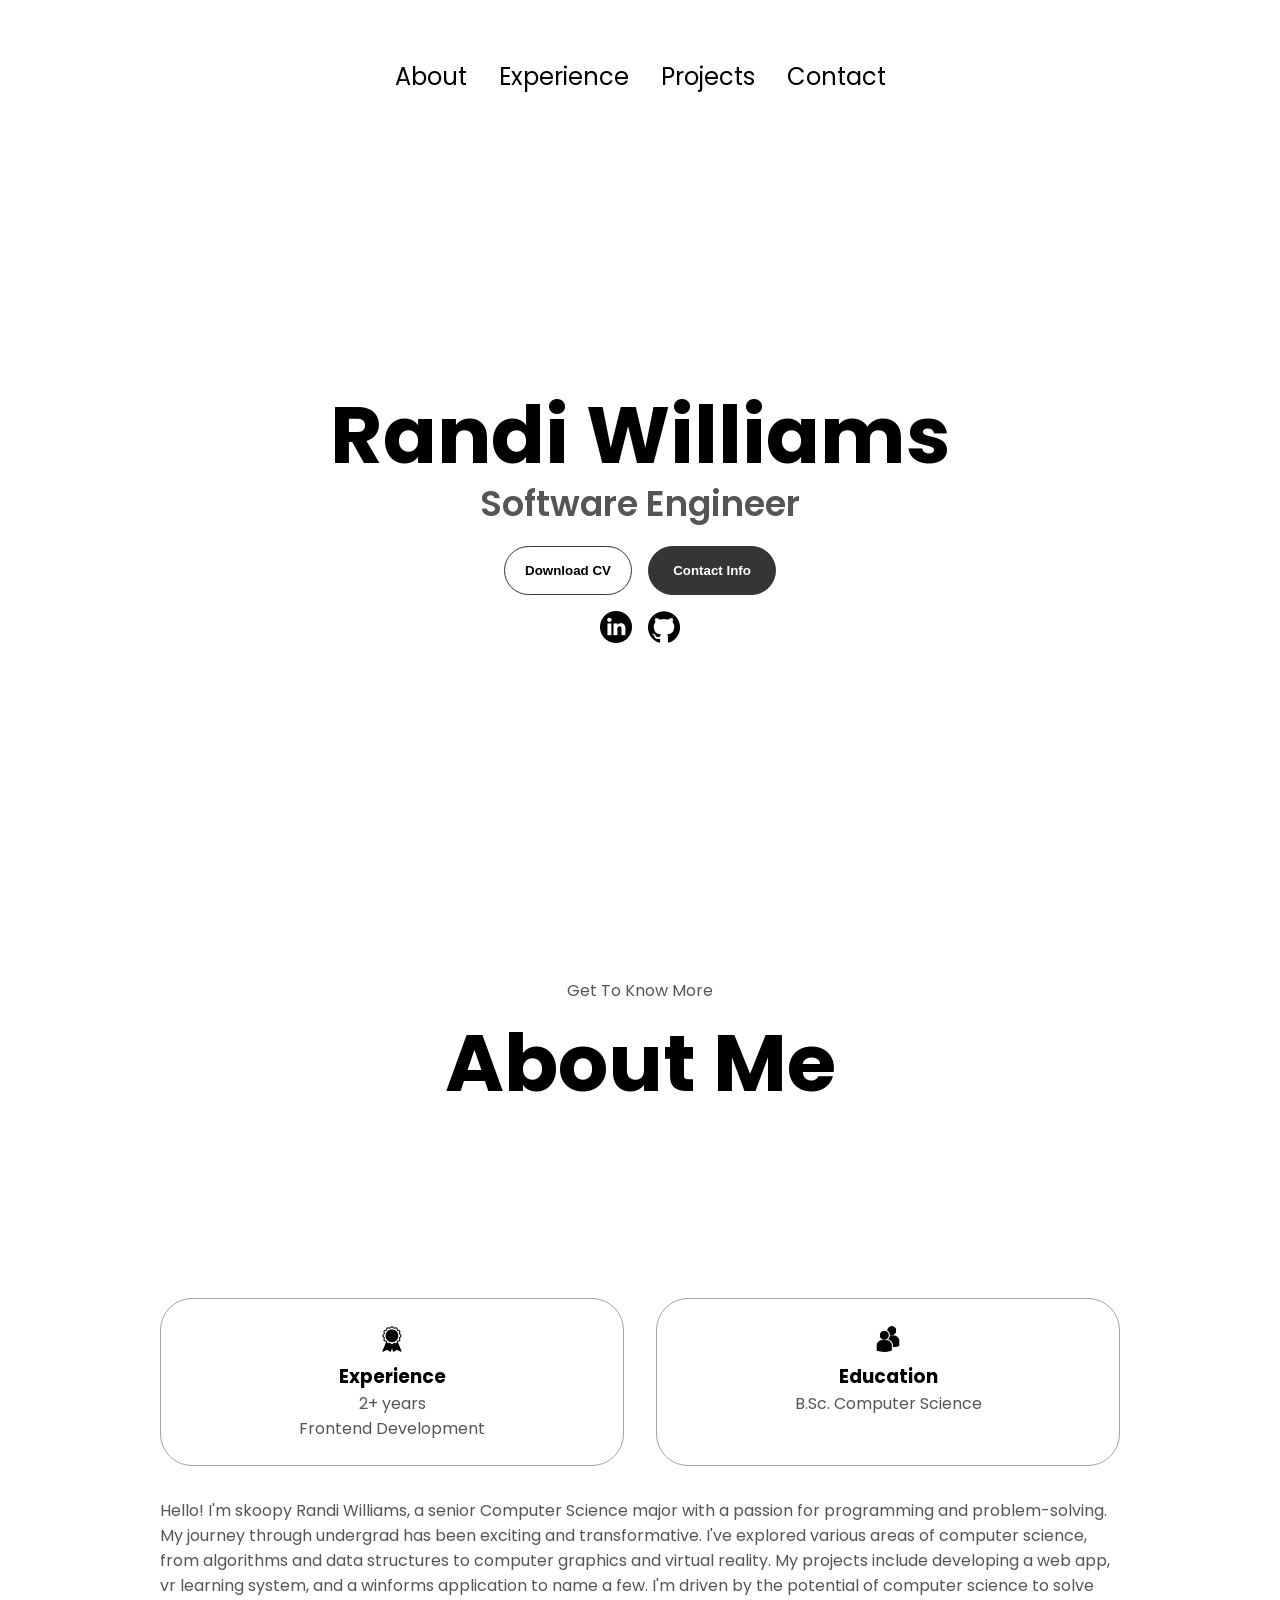
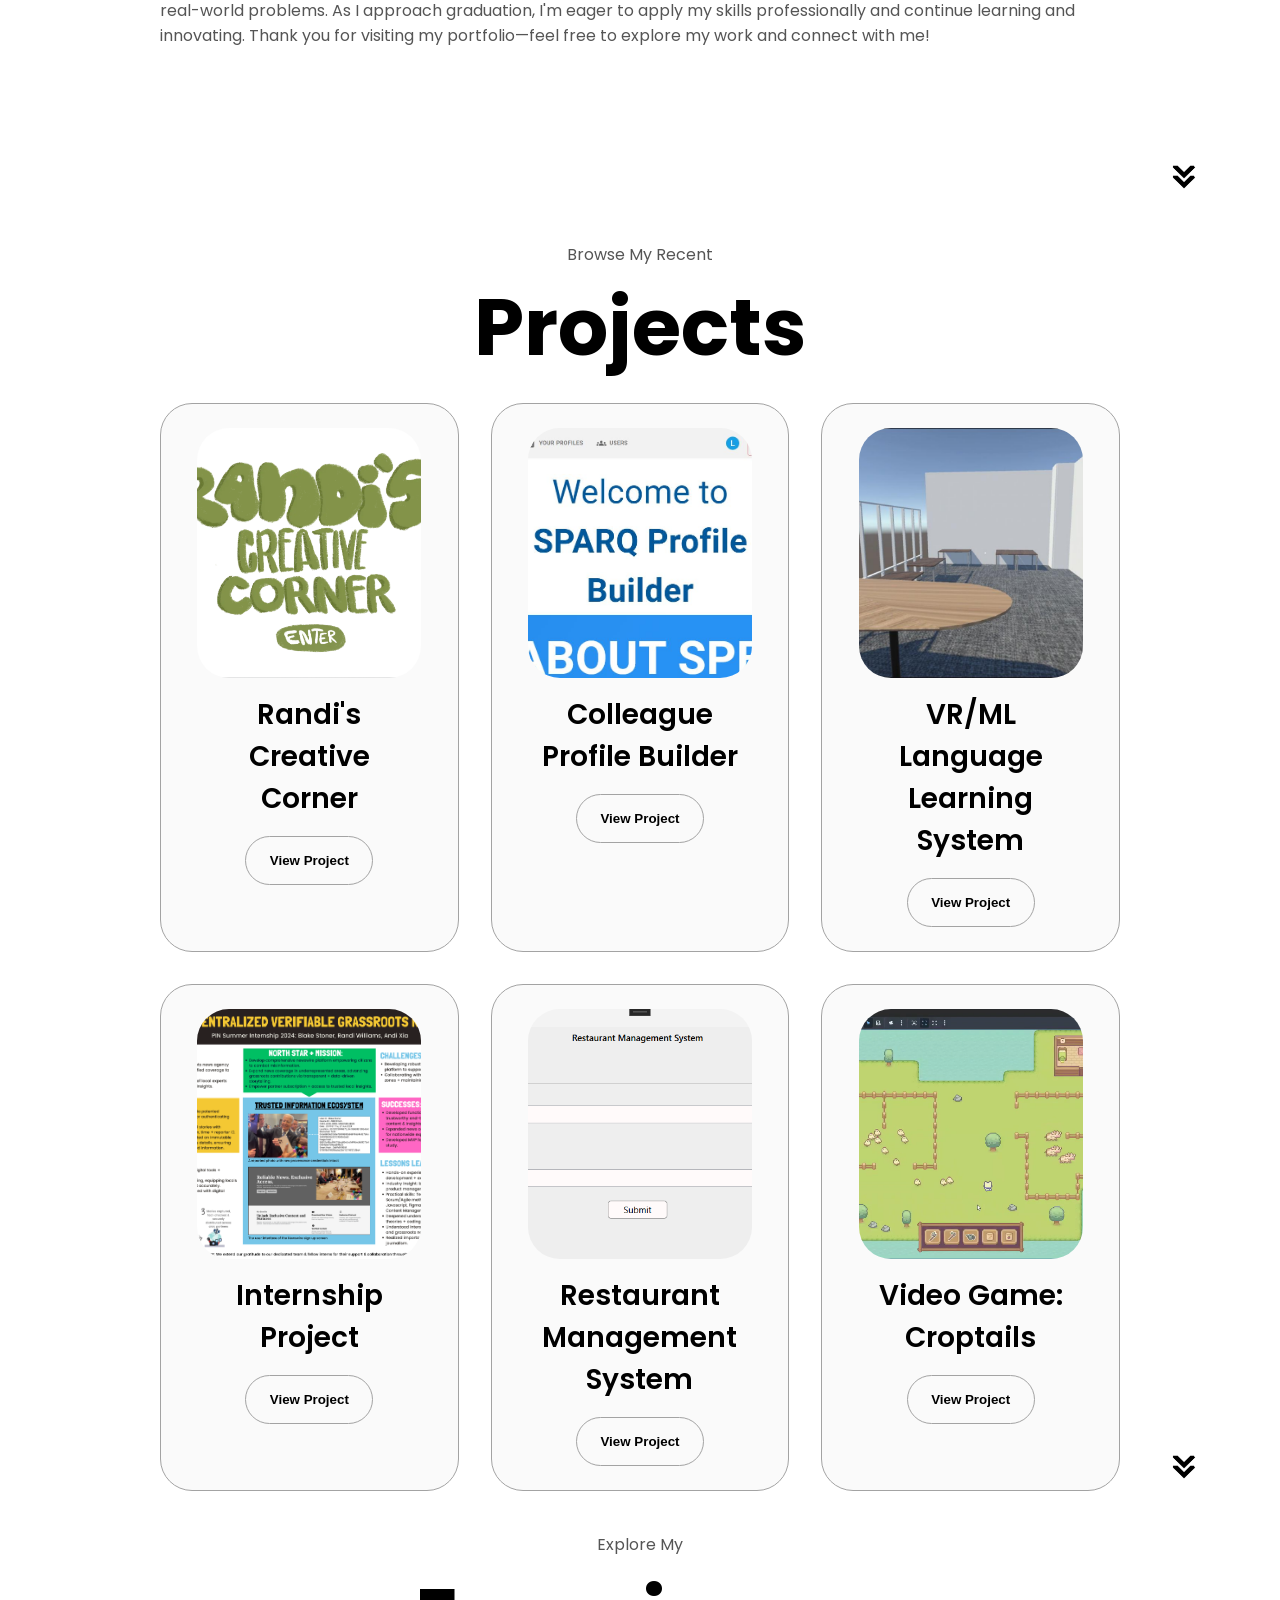
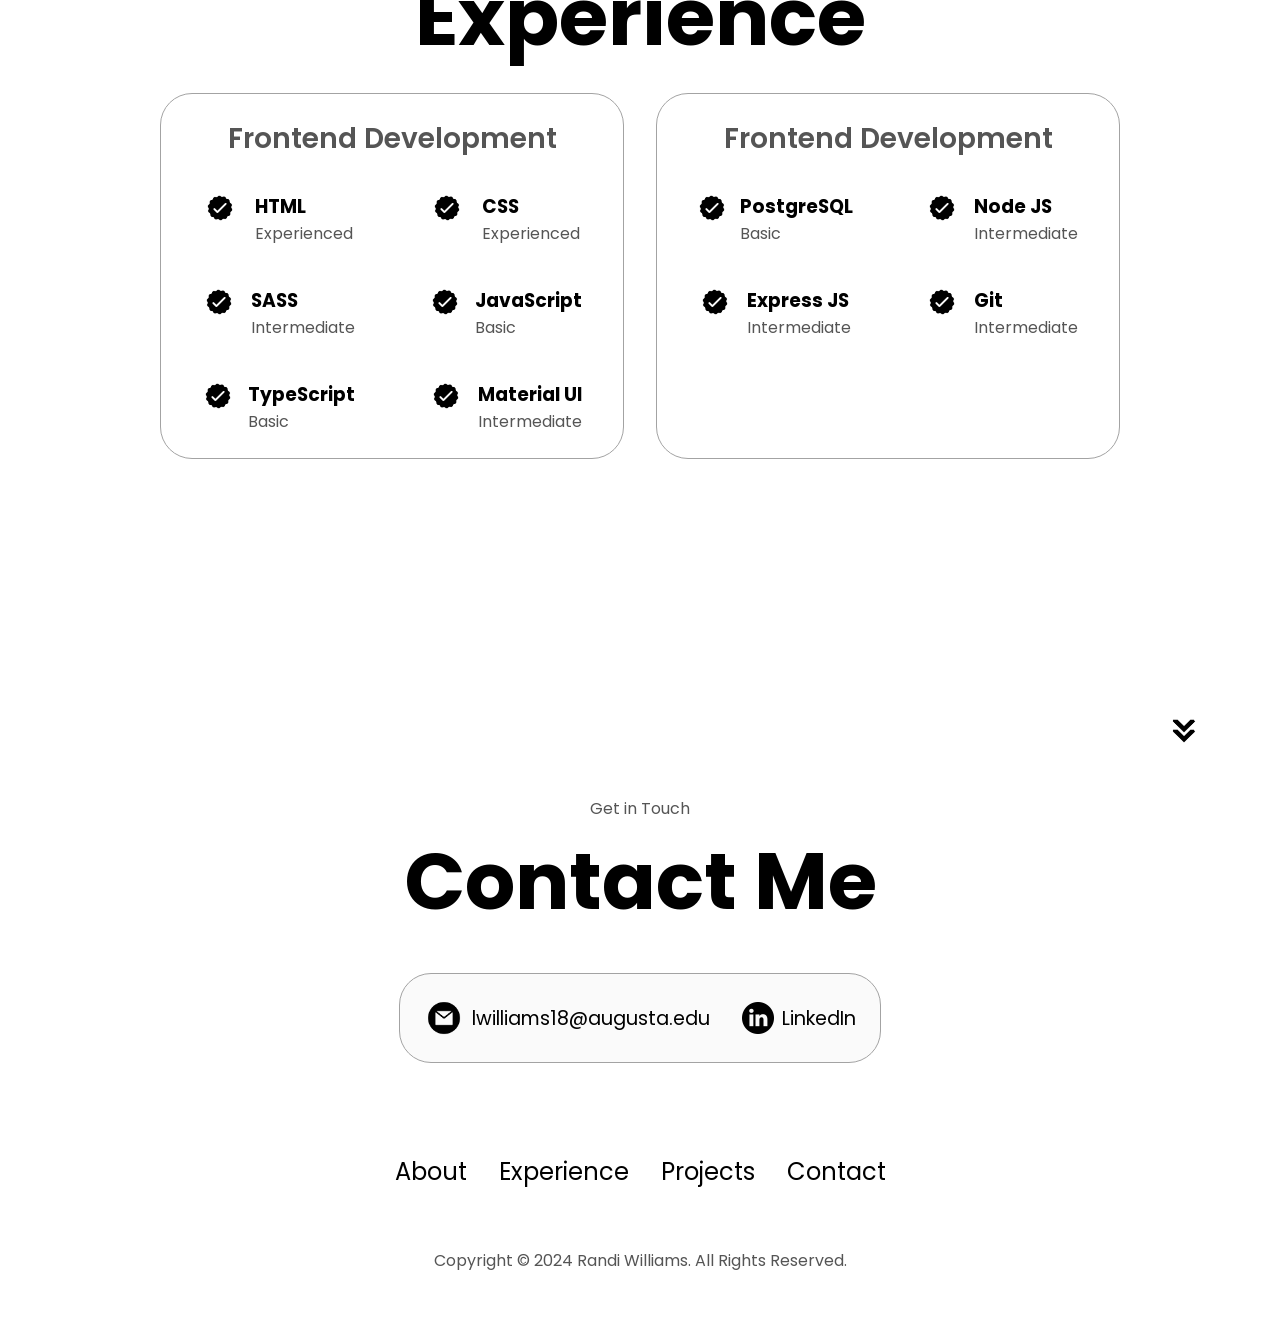
==== index.html @ 7c08517a "added all pages" ====
<!DOCTYPE html>
<html lang="en">
  <head>
    <meta charset="UTF-8" />
    <meta http-equiv="X-UA-Compatible" content="IE=edge" />
    <meta name="viewport" content="width=device-width, initial-scale=1.0" />
    <link rel="icon" type="image/png" href="./assets/favicon.png">
    <title>My Portfolio</title>
    <link rel="stylesheet" href="style.css" />
    <link rel="stylesheet" href="mediaqueries.css" />
  </head>
  <body>
    <nav id="desktop-nav">
      <div>
        <ul class="nav-links">
          <li><a href="#about">About</a></li>
          <li><a href="#experience">Experience</a></li>
          <li><a href="#projects">Projects</a></li>
          <li><a href="#contact">Contact</a></li>
        </ul>
      </div>
    </nav>
    <nav id="hamburger-nav">
      <div class="hamburger-menu">
        <div class="hamburger-icon" onclick="toggleMenu()">
          <span></span>
          <span></span>
          <span></span>
        </div>
        <div class="menu-links">
          <li><a href="#about" onclick="toggleMenu()">About</a></li>
          <li><a href="#experience" onclick="toggleMenu()">Experience</a></li>
          <li><a href="#projects" onclick="toggleMenu()">Projects</a></li>
          <li><a href="#contact" onclick="toggleMenu()">Contact</a></li>
        </div>
      </div>
    </nav>
    <section id="profile">
      <div class="section__text">
        <!-- <p class="section__text__p1">Hello, I'm</p> -->
        <h1 class="title">Randi Williams</h1>
        <p class="section__text__p2">Software Engineer</p>
        <div class="btn-container">
          <button
            class="btn btn-color-2"
            onclick="window.open('./assets/randiresume.pdf', '_blank')"
          >
            Download CV
          </button>
          <button class="btn btn-color-1" onclick="location.href='./#contact'">
            Contact Info
          </button>
        </div>
        <div id="socials-container">
          <img
            src="./assets/linkedin.png"
            alt="My LinkedIn profile"
            class="icon"
            onclick="location.href='https://linkedin.com/'"
          />
          <img
            src="./assets/github.png"
            alt="My Github profile"
            class="icon"
            onclick="window.open('https://github.com/laurenrandi', '_blank')"
          />
        </div>
      </div> 
    </section>
    <section id="about">
      <p class="section__text__p1">Get To Know More</p>
      <h1 class="title">About Me</h1>
      <div class="section-container">
        <div class="about-details-container">
          <div class="about-containers">
            <div class="details-container">
              <img
                src="./assets/experience.png"
                alt="Experience icon"
                class="icon"
              />
              <h3>Experience</h3>
              <p>2+ years <br />Frontend Development</p>
            </div>
            <div class="details-container">
              <img
                src="./assets/education.png"
                alt="Education icon"
                class="icon"
              />
              <h3>Education</h3>
              <p>B.Sc. Computer Science</p>
            </div>
          </div>
          <div class="text-container">
            <p>
                Hello! I'm skoopy Randi Williams, a senior Computer Science major
                 with a passion for programming and problem-solving. My 
                 journey through undergrad has been exciting and transformative.
                I've explored various areas of computer science, from algorithms
                 and data structures to computer graphics and virtual reality. My projects
                  include developing a web app, vr learning system, and a winforms
                   application to name a few.
                I'm driven by the potential of computer science to solve real-world problems.
                 As I approach graduation, I'm eager to apply my skills professionally 
                 and continue learning and innovating. Thank you for visiting my 
                 portfolio—feel free to explore my work and connect with me!
            </p>
          </div>
        </div>
      </div>
      <img
        src="./assets/arrow.png"
        alt="Arrow icon"
        class="icon arrow"
        onclick="location.href='./#projects'"
      />
    </section>
  
<section id="projects">
      <p class="section__text__p1">Browse My Recent</p>
      <h1 class="title">Projects</h1>
      <div class="experience-details-container">
        <div class="about-containers">
          
          <div class="details-container color-container">
            <div class="article-container">
              <img
                src="./assets/rcc2.png"
                alt="Randi's Creative Corner"
                class="project-img"
              />
            </div>
            <h2 class="experience-sub-title project-title">Randi's Creative Corner</h2>
            <div class="btn-container">
              <button
                class="btn btn-color-2 project-btn"
                onclick="location.href='./projects/creative-corner.html'"
              >
                View Project
</button>
            </div>
          </div>
          <div class="details-container color-container">
            <div class="article-container">
              <img
                src="./assets/sparqphoto.JPG"
                alt="Project 1"
                class="project-img"
              />
            </div>
            <h2 class="experience-sub-title project-title">Colleague Profile Builder</h2>
            <div class="btn-container">
              <button
                class="btn btn-color-2 project-btn"
                onclick="location.href='./projects/sparq.html'"
              >
                View Project
</button>
            </div>
          </div>
          <div class="details-container color-container">
            <div class="article-container">
              <img
                src="./assets/vrml.png"
                alt="VR/ML Language Learning System"
                class="project-img"
              />
            </div>
            <h2 class="experience-sub-title project-title">VR/ML Language Learning System</h2>
            <div class="btn-container">
              <button
                class="btn btn-color-2 project-btn"
                onclick="location.href='./projects/vr-language.html'"
              >
                View Project
</button>
            </div>
          </div>
          <div class="details-container color-container">
            <div class="article-container">
              <img
                src="./assets/pin.png"
                alt="Internship Project"
                class="project-img"
              />
            </div>
            <h2 class="experience-sub-title project-title">Internship Project</h2>
            <div class="btn-container">
             <button
                class="btn btn-color-2 project-btn"
                onclick="location.href='./projects/internship.html'"
              >
                View Project
</button>
            </div>
          </div>
          <div class="details-container color-container">
            <div class="article-container">
              <img
                src="./assets/rms.png"
                alt="Restaurant Management System"
                class="project-img"
              />
            </div>
            <h2 class="experience-sub-title project-title">Restaurant Management System</h2>
            <div class="btn-container">
              <button
                class="btn btn-color-2 project-btn"
                onclick="location.href='./projects/restaurant.html'"
              >
                View Project
</button>
            </div>
          </div>
          <div class="details-container color-container">
            <div class="article-container">
              <img
                src="./assets/croptails.png"
                alt="Croptails"
                class="project-img"
              />
            </div>
            <h2 class="experience-sub-title project-title">Video Game: Croptails</h2>
            <div class="btn-container">
              <button
                class="btn btn-color-2 project-btn"
                onclick="location.href='./projects/croptails.html'"
              >
                View Project
</button>
            </div>
          </div>
        </div>
      </div>
      <img
        src="./assets/arrow.png"
        alt="Arrow icon"
        class="icon arrow"
        onclick="location.href='./#contact'"
      />
    </section>
    
    </section>
    <section id="experience">
      <p class="section__text__p1">Explore My</p>
      <h1 class="title">Experience</h1>
      <div class="experience-details-container">
        <div class="about-containers">
          <div class="details-container">
            <h2 class="experience-sub-title">Frontend Development</h2>
            <div class="article-container">
              <article>
                <img
                  src="./assets/checkmark.png"
                  alt="Experience icon"
                  class="icon"
                />
                <div>
                  <h3>HTML</h3>
                  <p>Experienced</p>
                </div>
              </article>
              <article>
                <img
                  src="./assets/checkmark.png"
                  alt="Experience icon"
                  class="icon"
                />
                <div>
                  <h3>CSS</h3>
                  <p>Experienced</p>
                </div>
              </article>
              <article>
                <img
                  src="./assets/checkmark.png"
                  alt="Experience icon"
                  class="icon"
                />
                <div>
                  <h3>SASS</h3>
                  <p>Intermediate</p>
                </div>
              </article>
              <article>
                <img
                  src="./assets/checkmark.png"
                  alt="Experience icon"
                  class="icon"
                />
                <div>
                  <h3>JavaScript</h3>
                  <p>Basic</p>
                </div>
              </article>
              <article>
                <img
                  src="./assets/checkmark.png"
                  alt="Experience icon"
                  class="icon"
                />
                <div>
                  <h3>TypeScript</h3>
                  <p>Basic</p>
                </div>
              </article>
              <article>
                <img
                  src="./assets/checkmark.png"
                  alt="Experience icon"
                  class="icon"
                />
                <div>
                  <h3>Material UI</h3>
                  <p>Intermediate</p>
                </div>
              </article>
            </div>
          </div>
          <div class="details-container">
            <h2 class="experience-sub-title">Frontend Development</h2>
            <div class="article-container">
              <article>
                <img
                  src="./assets/checkmark.png"
                  alt="Experience icon"
                  class="icon"
                />
                <div>
                  <h3>PostgreSQL</h3>
                  <p>Basic</p>
                </div>
              </article>
              <article>
                <img
                  src="./assets/checkmark.png"
                  alt="Experience icon"
                  class="icon"
                />
                <div>
                  <h3>Node JS</h3>
                  <p>Intermediate</p>
                </div>
              </article>
              <article>
                <img
                  src="./assets/checkmark.png"
                  alt="Experience icon"
                  class="icon"
                />
                <div>
                  <h3>Express JS</h3>
                  <p>Intermediate</p>
                </div>
              </article>
              <article>
                <img
                  src="./assets/checkmark.png"
                  alt="Experience icon"
                  class="icon"
                />
                <div>
                  <h3>Git</h3>
                  <p>Intermediate</p>
                </div>
              </article>
            </div>
          </div>
        </div>
      </div>
      <img
        src="./assets/arrow.png"
        alt="Arrow icon"
        class="icon arrow"
        onclick="location.href='./#projects'"
      />
    </section>
    <section id="contact">
      <p class="section__text__p1">Get in Touch</p>
      <h1 class="title">Contact Me</h1>
      <div class="contact-info-upper-container">
        <div class="contact-info-container">
          <img
            src="./assets/email.png"
            alt="Email icon"
            class="icon contact-icon email-icon"
          />
          <p><a href="lwilliams18@augusta.edu">lwilliams18@augusta.edu</a></p>
        </div>
        <div class="contact-info-container">
          <img
            src="./assets/linkedin.png"
            alt="LinkedIn icon"
            class="icon contact-icon"
          />
          <p><a  onclick="window.open('https://www.linkedin.com/in/laurenrandiwilliams/', '_blank')">LinkedIn</a></p>
        </div>
      </div>
    </section>
    <footer>
      <nav>
        <div class="nav-links-container">
          <ul class="nav-links">
            <li><a href="#about">About</a></li>
            <li><a href="#experience">Experience</a></li>
            <li><a href="#projects">Projects</a></li>
            <li><a href="#contact">Contact</a></li>
          </ul>
        </div>
      </nav>
      <p>Copyright &#169; 2024 Randi Williams. All Rights Reserved.</p>
    </footer>
    <script src="script.js"></script>
  </body>
</html>
---- style.css ----
/* GENERAL */

@import url("https://fonts.googleapis.com/css2?family=Poppins:wght@300;400;500;600&display=swap");

* {
  margin: 0;
  padding: 0;
}

body {
  font-family: "Poppins", sans-serif;
}

html {
  scroll-behavior: smooth;
}

p {
  color: rgb(85, 85, 85);
}


/* TRANSITION */

a,
.btn {
  transition: all 300ms ease;
}


/* DESKTOP NAV */

nav,
.nav-links {
  display: flex;
  gap: 3rem;
}

nav {
  justify-content: space-around;
  align-items: center;
  height: 17vh;
}

.nav-links {
  gap: 2rem;
  list-style: none;
  font-size: 1.5rem;
}

a {
  color: black;
  text-decoration: none;
  text-decoration-color: white;
}

a:hover {
  color: grey;
  text-decoration: underline;
  text-underline-offset: 1rem;
  text-decoration-color: rgb(181, 181, 181);
}

.logo {
  font-size: 2rem;
}

.logo:hover {
  cursor: default;
}


/* HAMBURGER MENU */

#hamburger-nav {
  display: none;
}

.hamburger-menu {
  position: relative;
  display: inline-block;
}

.hamburger-icon {
  display: flex;
  flex-direction: column;
  justify-content: space-between;
  height: 24px;
  width: 30px;
  cursor: pointer;
}

.hamburger-icon span {
  width: 100%;
  height: 2px;
  background-color: black;
  transition: all 0.3 ease-in-out;
}

.menu-links {
  position: absolute;
  top: 100%;
  right: 0;
  background-color: white;
  width: fit-content;
  max-height: 0;
  overflow: hidden;
  transition: all 0.3 ease-in-out;
}

.menu-links a {
  display: block;
  padding: 10px;
  text-align: center;
  font-size: 1.5rem;
  color: black;
  text-decoration: none;
  transition: all 0.3 ease-in-out;
}

.menu-links li {
  list-style: none;
}

.menu-links.open {
  max-height: 300px;
}

.hamburger-icon.open span:first-child {
  transform: rotate(45deg) translate(10px, 5px);
}

.hamburger-icon.open span:nth-child(2) {
  opacity: 0;
}

.hamburger-icon.open span:last-child {
  transform: rotate(-45deg) translate(10px, -5px);
}

.hamburger-icon span:first-child {
  transform: none;
}

.hamburger-icon span:first-child {
  opacity: 1;
}

.hamburger-icon span:first-child {
  transform: none;
}


/* SECTIONS */

section {
  padding-top: 1vh;
  height: 96vh;
  margin: 0 10rem;
  box-sizing: border-box;
  min-height: fit-content;
}

.section-container {
  display: flex;
}


/* PROFILE SECTION */

#profile {
  display: flex;
  justify-content: center;
  gap: 5rem;
  height: 80vh;
}

.section__pic-container {
  display: flex;
  height: 400px;
  width: 400px;
  margin: auto 0;
}

.section__text {
  align-self: center;
  text-align: center;
}

.section__text p {
  font-weight: 600;
}

.section__text__p1 {
  text-align: center;
}

.section__text__p2 {
  font-size: 3rem;
}

.title {
  font-size: 5rem;
  text-align: center;
}

#socials-container {
  display: flex;
  justify-content: center;
  margin-top: 1rem;
  gap: 1rem;
}


/* ICONS */

.icon {
  cursor: pointer;
  height: 2rem;
}


/* BUTTONS */

.btn-container {
  display: flex;
  justify-content: center;
  gap: 1rem;
}

.btn {
  font-weight: 600;
  transition: all 300ms ease;
  padding: 1rem;
  width: 8rem;
  border-radius: 2rem;
}

.btn-color-1,
.btn-color-2 {
  border: rgb(53, 53, 53) 0.1rem solid;
}

.btn-color-1:hover,
.btn-color-2:hover {
  cursor: pointer;
}

.btn-color-1,
.btn-color-2:hover {
  background: rgb(53, 53, 53);
  color: white;
}

.btn-color-1:hover {
  background: rgb(0, 0, 0);
}

.btn-color-2 {
  background: none;
}

.btn-color-2:hover {
  border: rgb(255, 255, 255) 0.1rem solid;
}

.btn-container {
  gap: 1rem;
}


/* ABOUT SECTION */

#about {
  position: relative;
}

.about-containers {
  gap: 2rem;
  margin-bottom: 2rem;
  margin-top: 1rem;
}

.about-details-container {
  justify-content: center;
  flex-direction: column;
}

.about-containers,
.about-details-container {
  display: flex;
}

.about-pic {
  border-radius: 2rem;
}

.arrow {
  position: absolute;
  right: -5rem;
  bottom: 2.5rem;
}

.details-container {
  padding: 1.5rem;
  flex: 1;
  background: white;
  border-radius: 2rem;
  border: rgb(53, 53, 53) 0.1rem solid;
  border-color: rgb(163, 163, 163);
  text-align: center;
}

.section-container {
  gap: 4rem;
  height: 80%;
}

.section__pic-container {
  height: 400px;
  width: 400px;
  margin: auto 0;
}


/* EXPERIENCE SECTION */

#experience {
  position: relative;
}

.experience-sub-title {
  color: rgb(85, 85, 85);
  font-weight: 600;
  font-size: 1.75rem;
  margin-bottom: 2rem;
}

.experience-details-container {
  display: flex;
  justify-content: center;
  flex-direction: column;
}

.article-container {
  display: flex;
  text-align: initial;
  flex-wrap: wrap;
  flex-direction: row;
  gap: 2.5rem;
  justify-content: space-around;
}

article {
  display: flex;
  width: 10rem;
  justify-content: space-around;
  gap: 0.5rem;
}

article .icon {
  cursor: default;
}


/* PROJECTS SECTION */

#projects {
  position: relative;
}

#projects .about-containers {
  display: grid;
  grid-template-columns: repeat(3, 1fr);
  gap: 2rem;
  margin-top: 1rem;
}

#projects .details-container {
  width: auto;
  box-sizing: border-box;
}

.color-container {
  border-color: rgb(163, 163, 163);
  background: rgb(250, 250, 250);
}

.project-img {
  border-radius: 2rem;
  width: 90%;
  height: 250px;
  object-fit: cover;
}

.project-title {
  margin: 1rem;
  color: black;
}

.project-btn {
  color: black;
  border-color: rgb(163, 163, 163);
}


/* CONTACT */

#contact {
  display: flex;
  justify-content: center;
  flex-direction: column;
  height: 70vh;
}

.contact-info-upper-container {
  display: flex;
  justify-content: center;
  border-radius: 2rem;
  border: rgb(53, 53, 53) 0.1rem solid;
  border-color: rgb(163, 163, 163);
  background: rgb(250, 250, 250);
  margin: 2rem auto;
  padding: 0.5rem;
}

.contact-info-container {
  display: flex;
  align-items: center;
  justify-content: center;
  gap: 0.5rem;
  margin: 1rem;
}

.contact-info-container p {
  font-size: larger;
}

.contact-icon {
  cursor: default;
}

.email-icon {
  height: 2.5rem;
}


/* FOOTER SECTION */

footer {
  height: 26vh;
  margin: 0 1rem;
}

footer p {
  text-align: center;
}


/* PROFILE TEXT */

#profile .section__text__p1 {
  font-size: 1.4rem;
}

#profile .section__text__p2 {
  font-size: 2.2rem;
  margin-bottom: 1rem;
}

#profile .title {
  font-size: 5rem;
  text-align: center;
  line-height: 1.05;
}


/* ==================================================
   PROJECT PAGES
================================================== */

.project-page {
  scroll-behavior: smooth;
}


/* PROJECT PAGE SECTIONS */

.project-page section {
  position: relative;

  /*
    Override the original section height.
    Project sections need to grow with their content.
  */
  height: auto;

  /*
    Each section will still take up roughly a
    full screen when there is not much content.
  */
  min-height: 96vh;

  /*
    Keep the same horizontal spacing as
    the original portfolio.
  */
  margin: 0 10rem;

  /*
    Give the content room vertically.
  */
  padding-top: 6rem;
  padding-bottom: 6rem;

  box-sizing: border-box;
}


/* PROJECT INTRO */

.project-page #profile {
  display: flex;
  justify-content: center;
  align-items: center;

  height: auto;
  min-height: 80vh;

  padding-top: 6rem;
  padding-bottom: 6rem;
}


/* SECTION HEADINGS */

.project-page .section__text__p1 {
  margin-bottom: 0.5rem;
}

.project-page .title {
  margin-bottom: 1.5rem;
}


/* CONTAINERS */

.project-page .section-container {
  margin-bottom: 2rem;
  height: auto;
}

.project-page .experience-details-container {
  margin-top: 1rem;
}

.project-page .about-containers {
  margin-bottom: 1rem;
}


/* INDIVIDUAL CARDS */

.project-page .details-container {
  padding: 1.5rem;
}


/* TEXT */

.project-page .text-container p {
  margin-bottom: 0.75rem;
}


/* PROJECT IMAGES */

.project-page .project-img {
  width: 100%;
  height: 250px;
  object-fit: cover;
}


/* PROJECT VIDEO */

.project-page video {
  display: block;
  width: 100%;
  max-height: 600px;
  object-fit: contain;
}


/* PROJECT PAGE ARROWS */

.project-page .arrow {
  position: absolute;

  right: 2rem;
  bottom: 2rem;

  display: block;

  cursor: pointer;
}


/* BACK TO PROJECTS */

.project-page .project-back {
  min-height: auto;

  padding-top: 2rem;
  padding-bottom: 2rem;
}


/* PROJECT PAGE FOOTER */

.project-page footer {
  margin-top: 1rem;
}
---- mediaqueries.css ----
/* ==================================================
   TABLET / SMALL DESKTOP
================================================== */

@media screen and (max-width: 1400px) {

  #profile {
    margin-bottom: 6rem;
  }

  .about-containers {
    flex-wrap: wrap;
  }

  #contact,
  #projects {
    height: fit-content;
  }

}


/* ==================================================
   TABLET
================================================== */

@media screen and (max-width: 1200px) {

  /* NAVIGATION */

  #desktop-nav {
    display: none;
  }

  #hamburger-nav {
    display: flex;
  }


  /* GENERAL */

  #experience,
  .experience-details-container {
    margin-top: 2rem;
  }

  #profile,
  .section-container {
    display: block;
  }

  .arrow {
    display: none;
  }

  section,
  .section-container {
    height: fit-content;
  }

  section {
    margin: 0 5%;
  }


  /* PROFILE IMAGE */

  .section__pic-container {
    width: 275px;
    height: 275px;
    margin: 0 auto 2rem;
  }


  /* ABOUT */

  .about-containers {
    margin-top: 0;
  }


  /* PROJECTS */

  #projects .about-containers {
    grid-template-columns: repeat(2, 1fr);
  }


  /* ==================================================
     PROJECT PAGES
  ================================================== */

  .project-page section {
    height: auto;
    min-height: 0;

    margin: 0 5%;

    padding-top: 5rem;
    padding-bottom: 5rem;
  }


  .project-page #profile {
    display: flex;

    height: auto;
    min-height: 80vh;

    margin: 0 5%;

    padding-top: 5rem;
    padding-bottom: 5rem;
  }


  .project-page .section-container {
    display: block;
    height: auto;
  }


  .project-page .arrow {
    display: block;

    right: 1rem;
    bottom: 1.5rem;
  }


  /* PROJECT SHOWCASE */

  .project-page .project-img {
    width: 100%;
    height: 250px;
    object-fit: cover;
  }


  .project-page video {
    width: 100%;
    max-height: 500px;
  }

}


/* ==================================================
   MOBILE
================================================== */

@media screen and (max-width: 600px) {

  /* GENERAL */

  #contact,
  footer {
    height: auto;
  }

  #profile {
    margin-bottom: 0;
  }

  article {
    font-size: 1rem;
  }


  /* FOOTER */

  footer nav {
    height: fit-content;
    margin-bottom: 2rem;
  }


  /* CONTAINERS */

  .about-containers,
  .contact-info-upper-container,
  .btn-container {
    flex-wrap: wrap;
  }

  .contact-info-container {
    margin: 0;
  }


  /* TEXT */

  .contact-info-container p,
  .nav-links li a {
    font-size: 1rem;
  }

  .experience-sub-title {
    font-size: 1.25rem;
  }

  .logo {
    font-size: 1.5rem;
  }


  /* NAVIGATION */

  .nav-links {
    flex-direction: column;
    gap: 0.5rem;
    text-align: center;
  }


  /* PROFILE IMAGE */

  .section__pic-container {
    width: auto;
    height: 46vw;
    justify-content: center;
  }


  /* PROFILE TEXT */

  #profile .section__text__p1 {
    font-size: 1rem;
  }

  #profile .section__text__p2 {
    font-size: 1.3rem;
  }

  #profile .title {
    font-size: 2.5rem;
  }


  /* TEXT CONTAINERS */

  .text-container {
    text-align: justify;
  }


  /* PROJECTS */

  #projects .about-containers {
    grid-template-columns: 1fr;
  }


  /* ==================================================
     PROJECT PAGES
  ================================================== */

  .project-page section {
    height: auto;
    min-height: 0;

    margin: 0 5%;

    padding-top: 4rem;
    padding-bottom: 5rem;
  }


  .project-page #profile {
    display: flex;
    flex-direction: column;

    height: auto;
    min-height: 80vh;

    margin: 0 5%;

    padding-top: 4rem;
    padding-bottom: 5rem;

    gap: 2rem;
  }


  .project-page .section-container {
    display: block;
    height: auto;
  }


  /* PROJECT PAGE TITLE */

  .project-page .title {
    font-size: 2.5rem;
  }


  /* PROJECT PAGE NAVIGATION */

  .project-page .nav-links {
    flex-direction: column;
    gap: 0.5rem;
  }


  /* PROJECT PAGE CARDS */

  .project-page .about-containers {
    flex-direction: column;
    gap: 1.5rem;
  }


  .project-page .details-container {
    width: 100%;
    box-sizing: border-box;
  }


  /* PROJECT IMAGES */

  .project-page .project-img {
    width: 100%;
    height: 220px;
    object-fit: cover;
  }


  /* PROJECT VIDEO */

  .project-page video {
    width: 100%;
    max-height: 300px;
  }


  /* PROJECT PAGE ARROWS */

  .project-page .arrow {
    display: block;

    position: absolute;

    right: 0.5rem;
    bottom: 1rem;

    height: 1.75rem;
  }


  /* BACK BUTTON */

  .project-page .project-back {
    min-height: 0;

    padding-top: 2rem;
    padding-bottom: 2rem;
  }

}


/* ==================================================
   SMALL MOBILE
================================================== */

@media screen and (max-width: 400px) {

  #profile .section__text__p1 {
    font-size: 0.9rem;
  }

  #profile .section__text__p2 {
    font-size: 1.2rem;
  }

  #profile .title {
    font-size: 2.3rem;
  }


  .project-page .title {
    font-size: 2.2rem;
  }


  .project-page section {
    padding-top: 3rem;
    padding-bottom: 4rem;
  }


  .project-page .project-img {
    height: 180px;
  }


  .project-page video {
    max-height: 250px;
  }

}
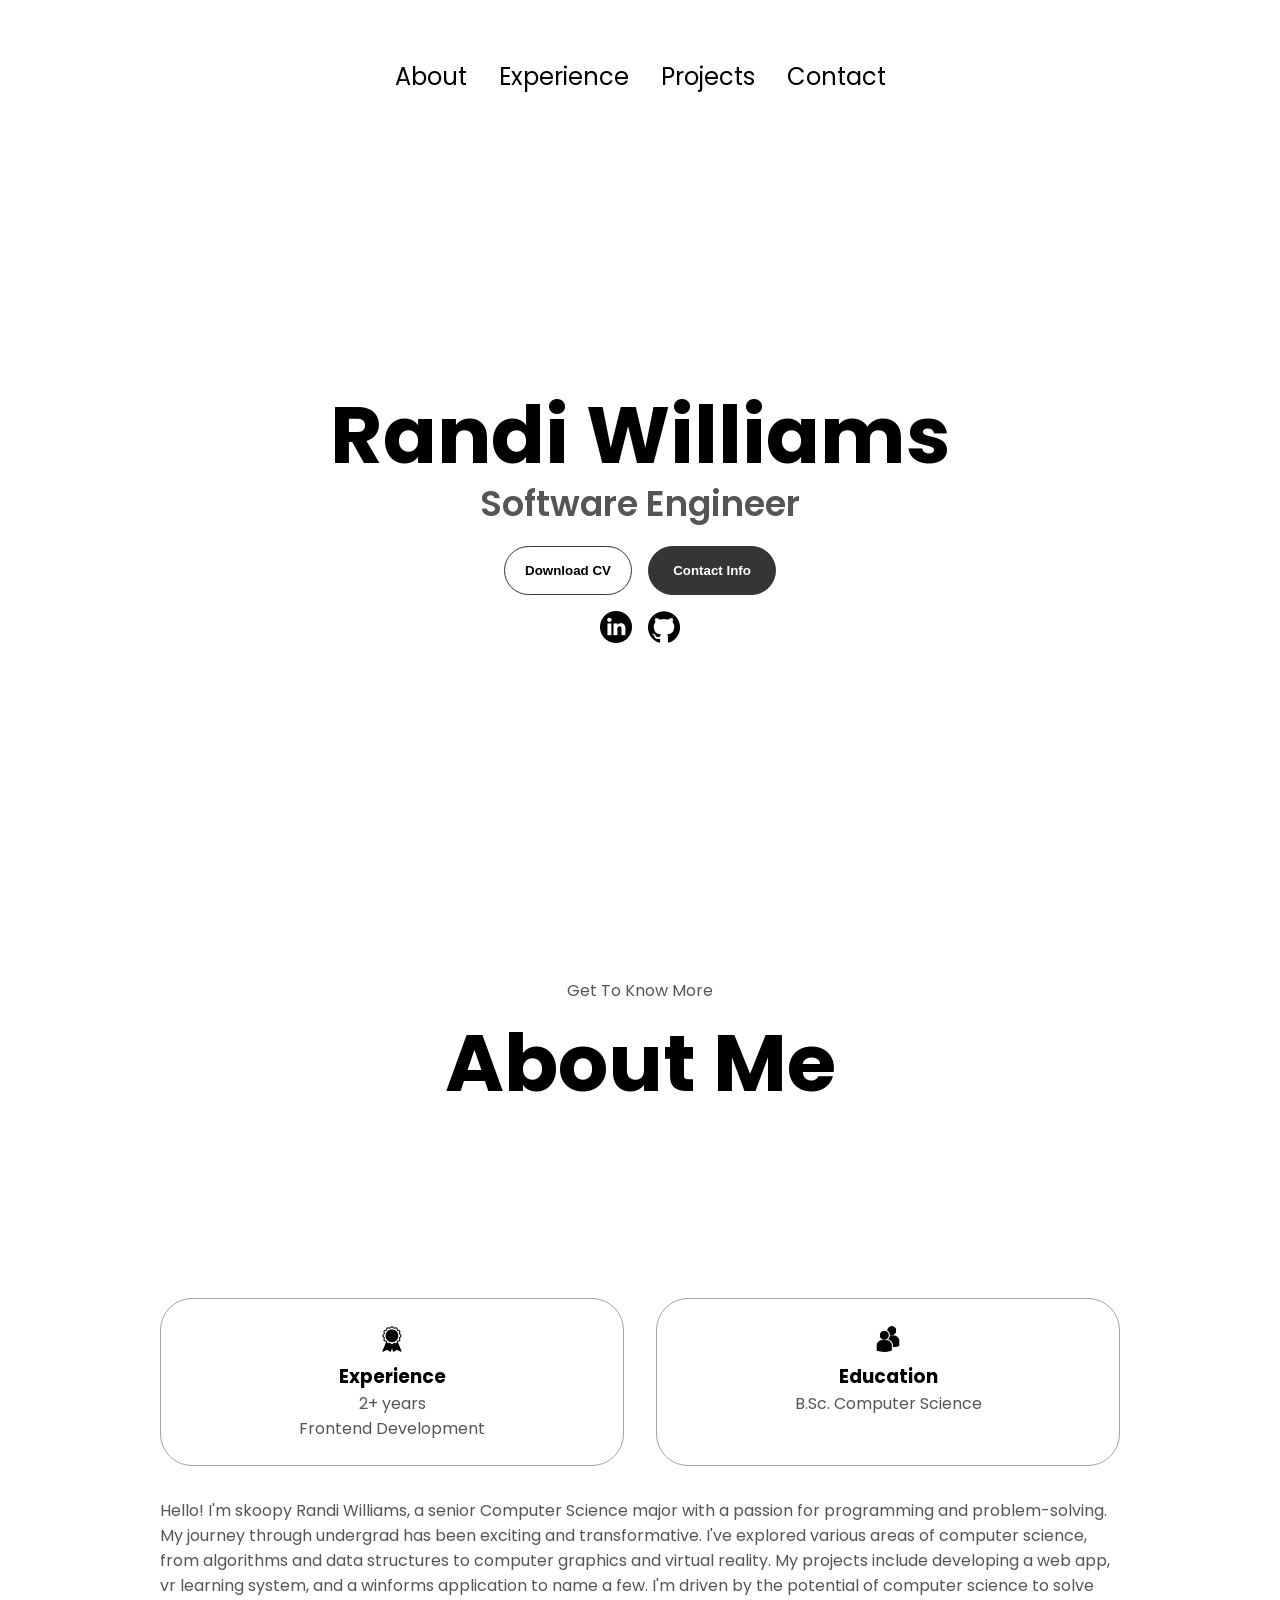
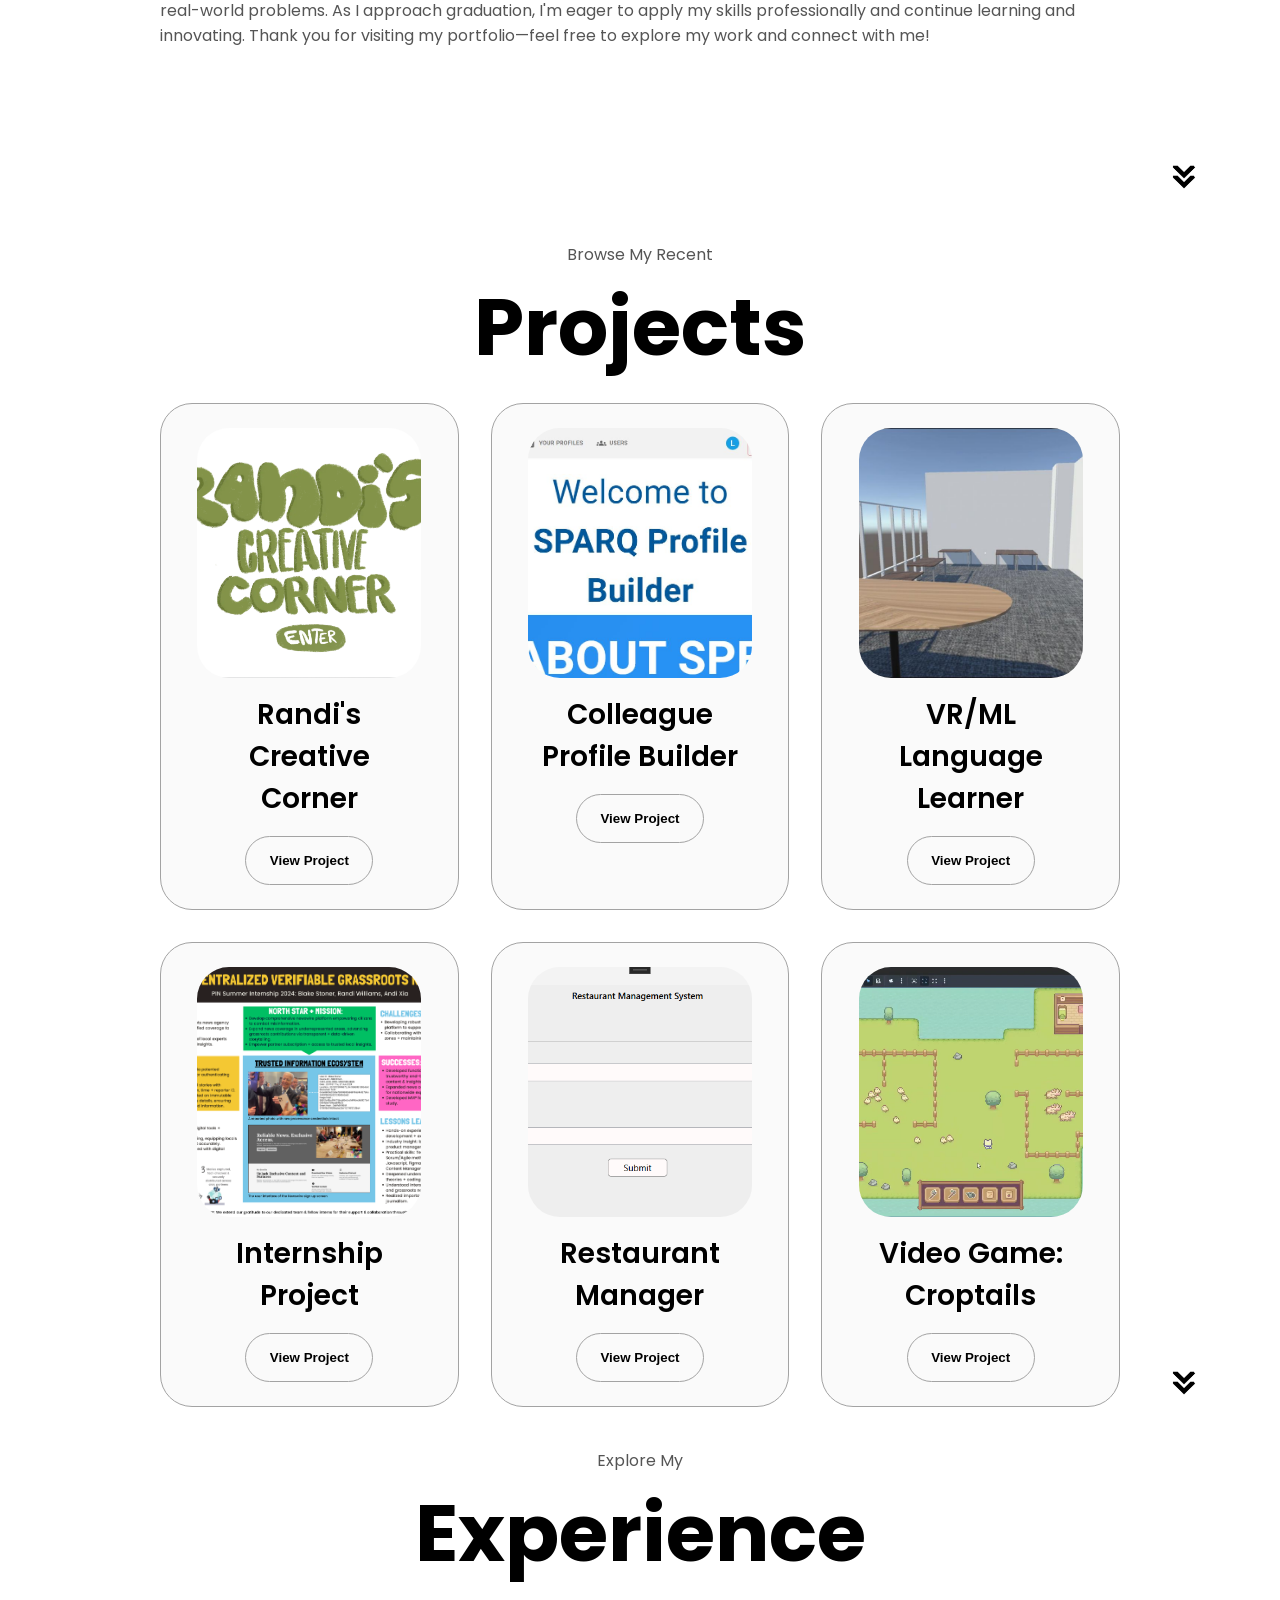
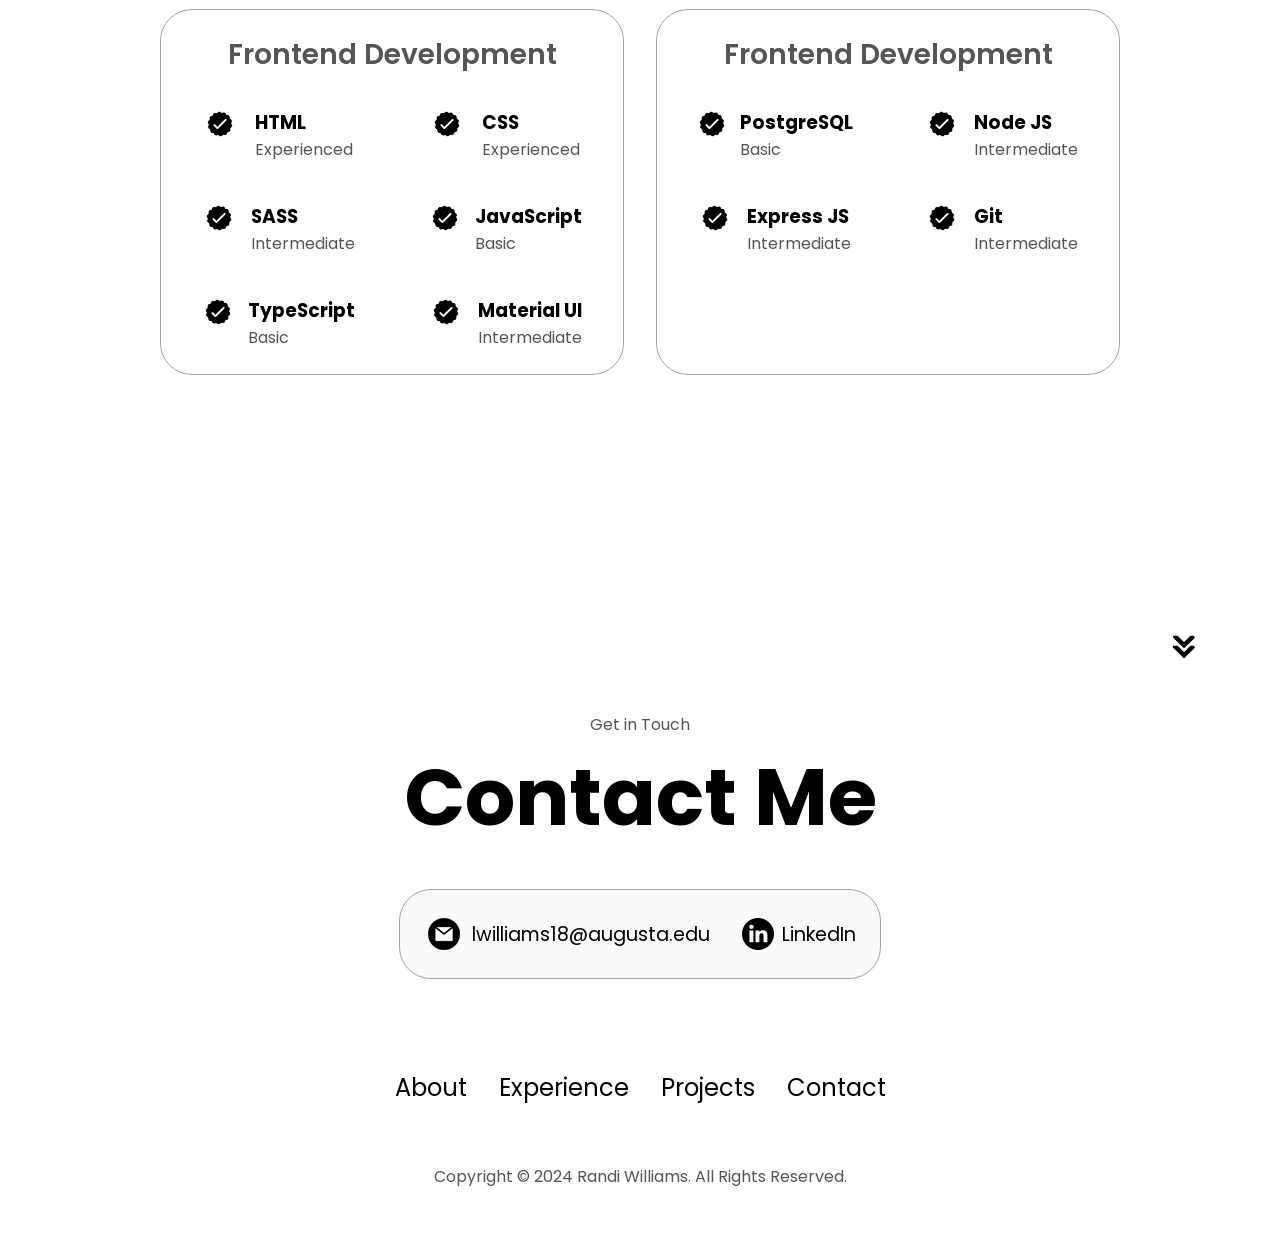
==== commit 37fd9b77: "format" ====
--- a/index.html
+++ b/index.html
@@ -167,7 +167,7 @@
                 class="project-img"
               />
             </div>
-            <h2 class="experience-sub-title project-title">VR/ML Language Learning System</h2>
+            <h2 class="experience-sub-title project-title">VR/ML Language Learner</h2>
             <div class="btn-container">
               <button
                 class="btn btn-color-2 project-btn"
@@ -203,7 +203,7 @@
                 class="project-img"
               />
             </div>
-            <h2 class="experience-sub-title project-title">Restaurant Management System</h2>
+            <h2 class="experience-sub-title project-title">Restaurant Manager</h2>
             <div class="btn-container">
               <button
                 class="btn btn-color-2 project-btn"
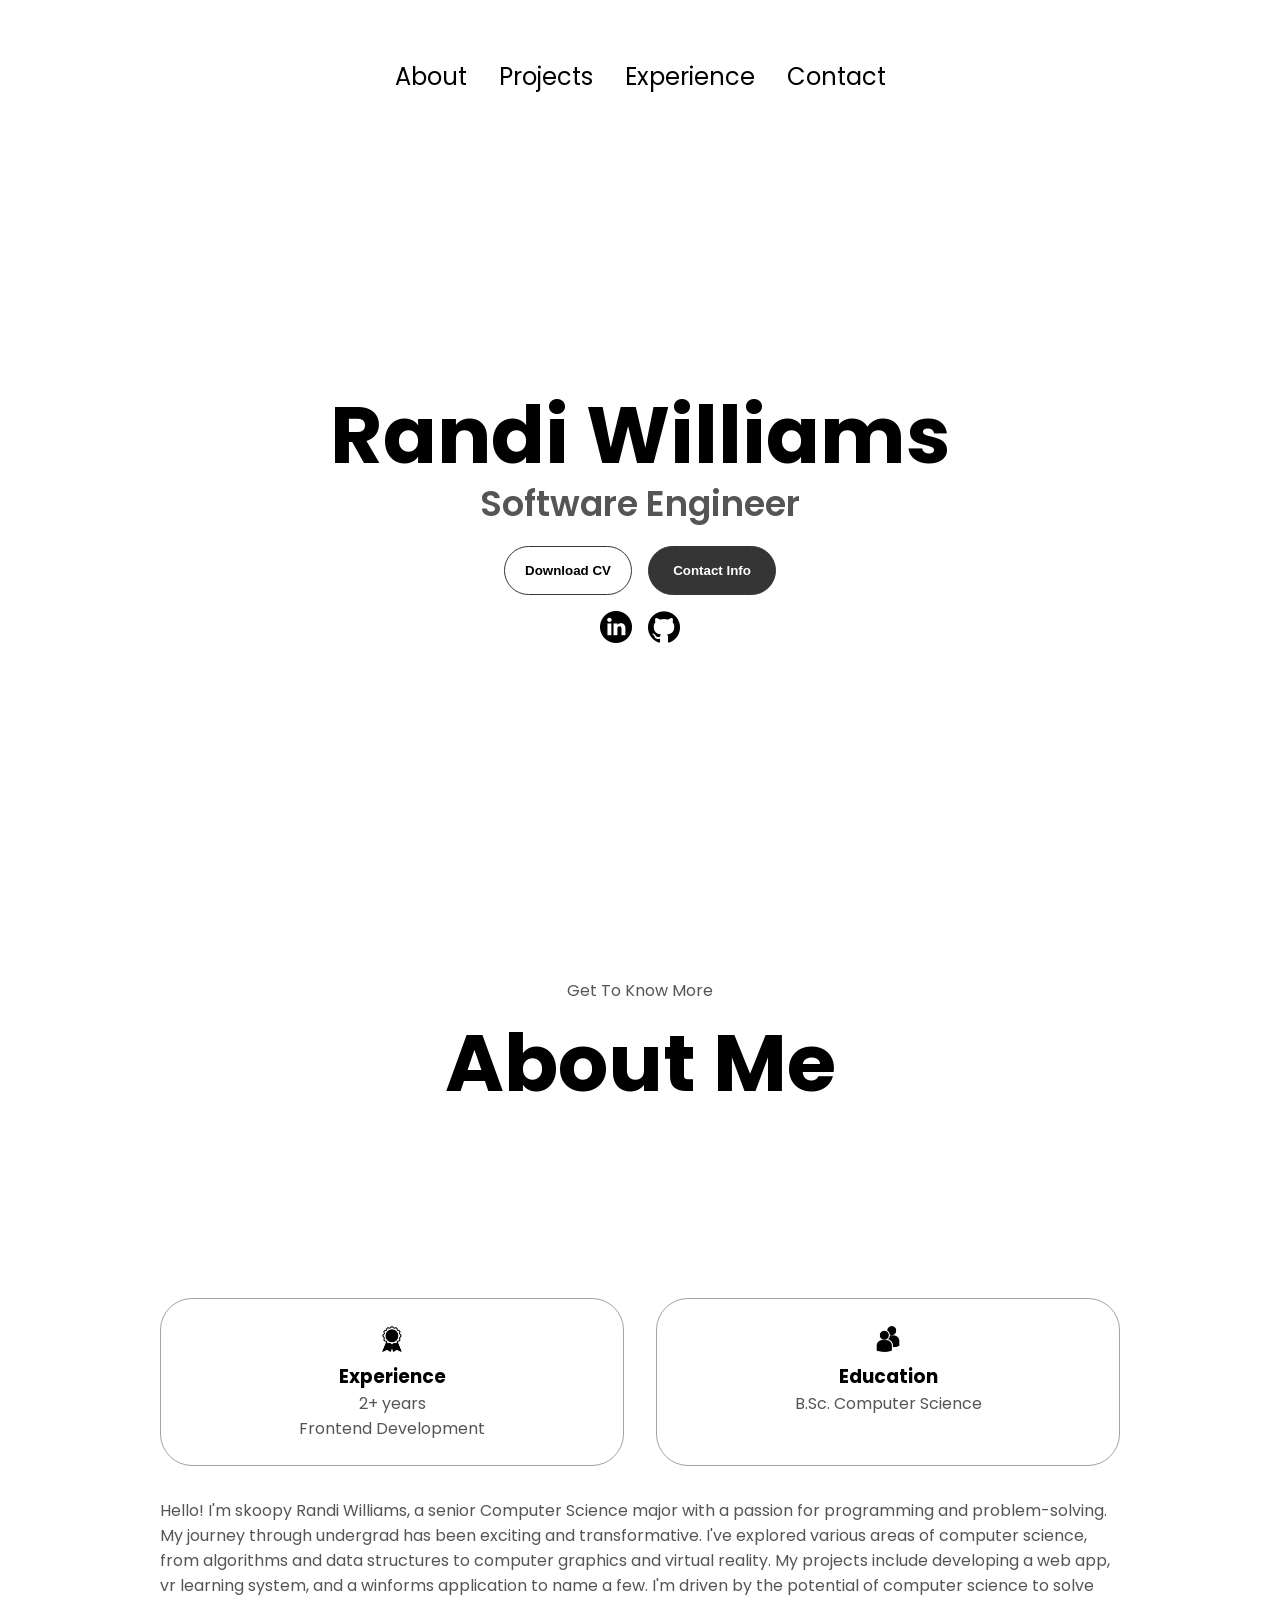
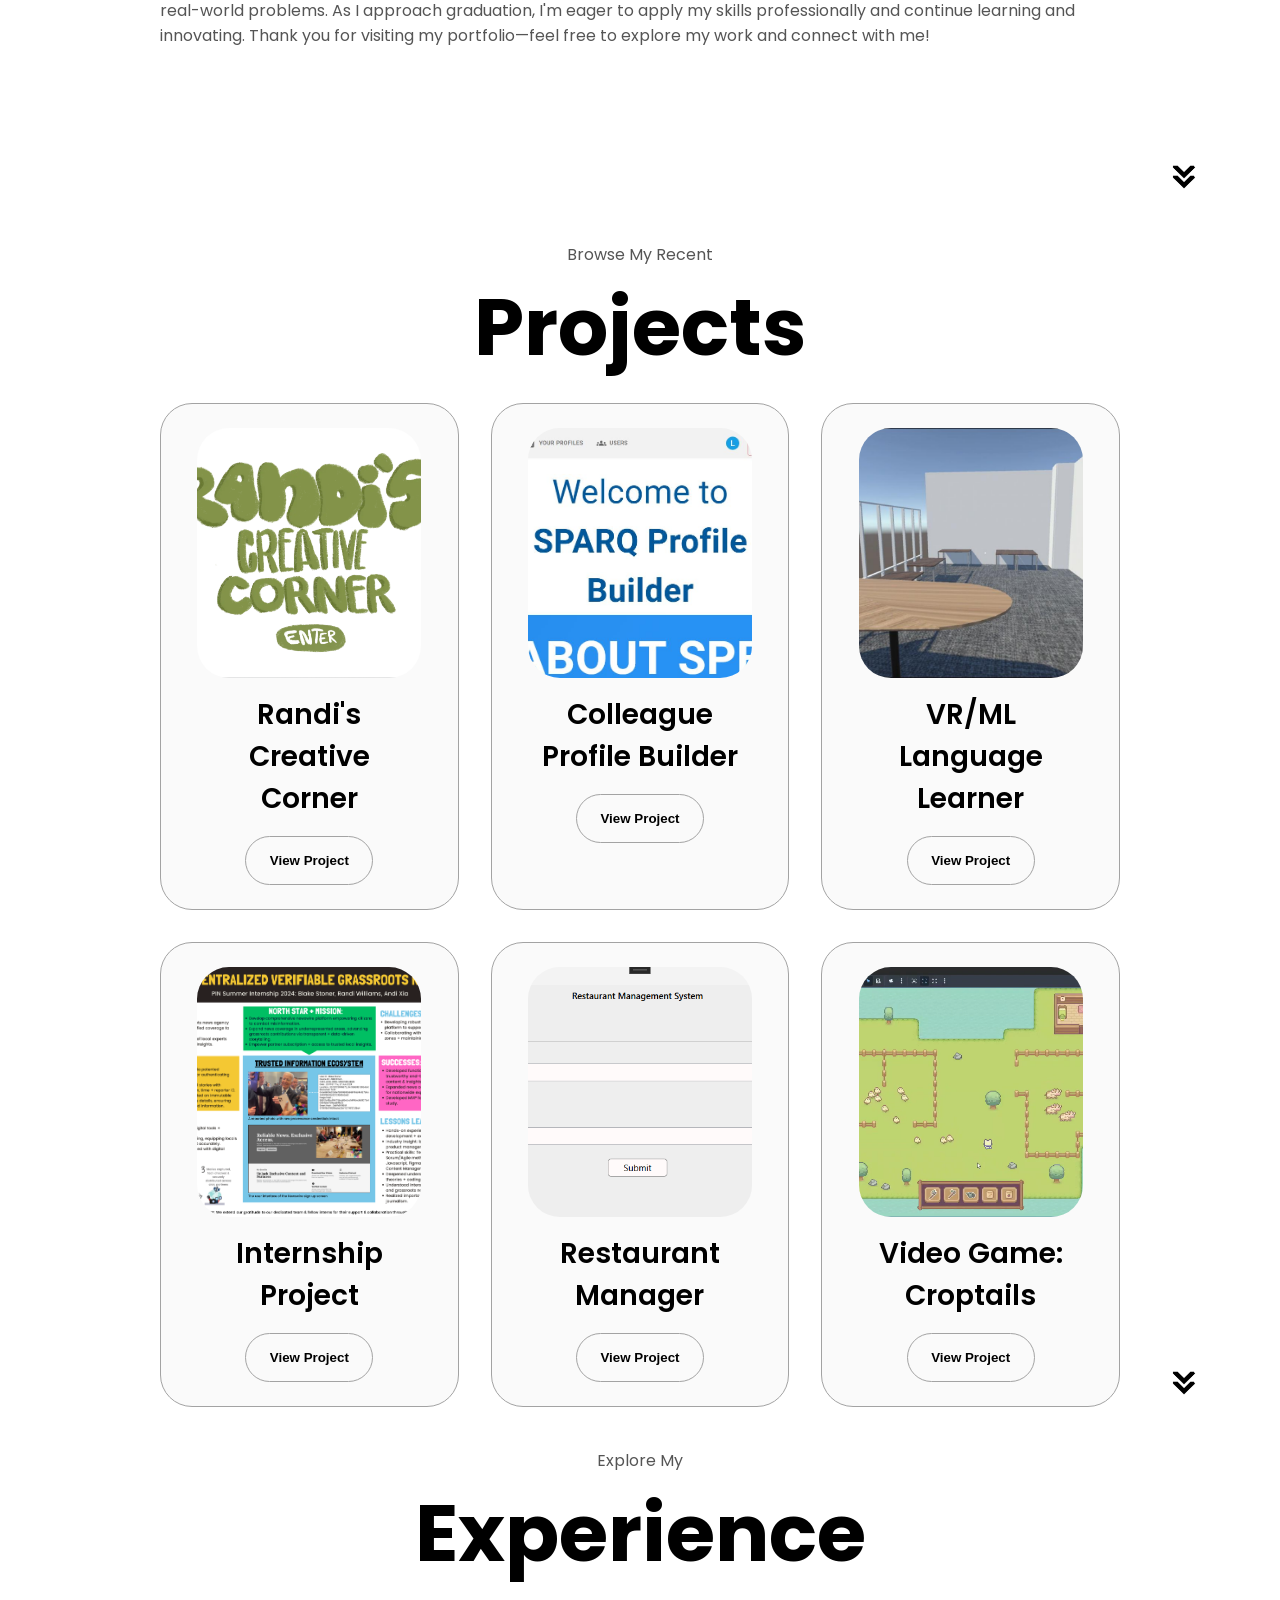
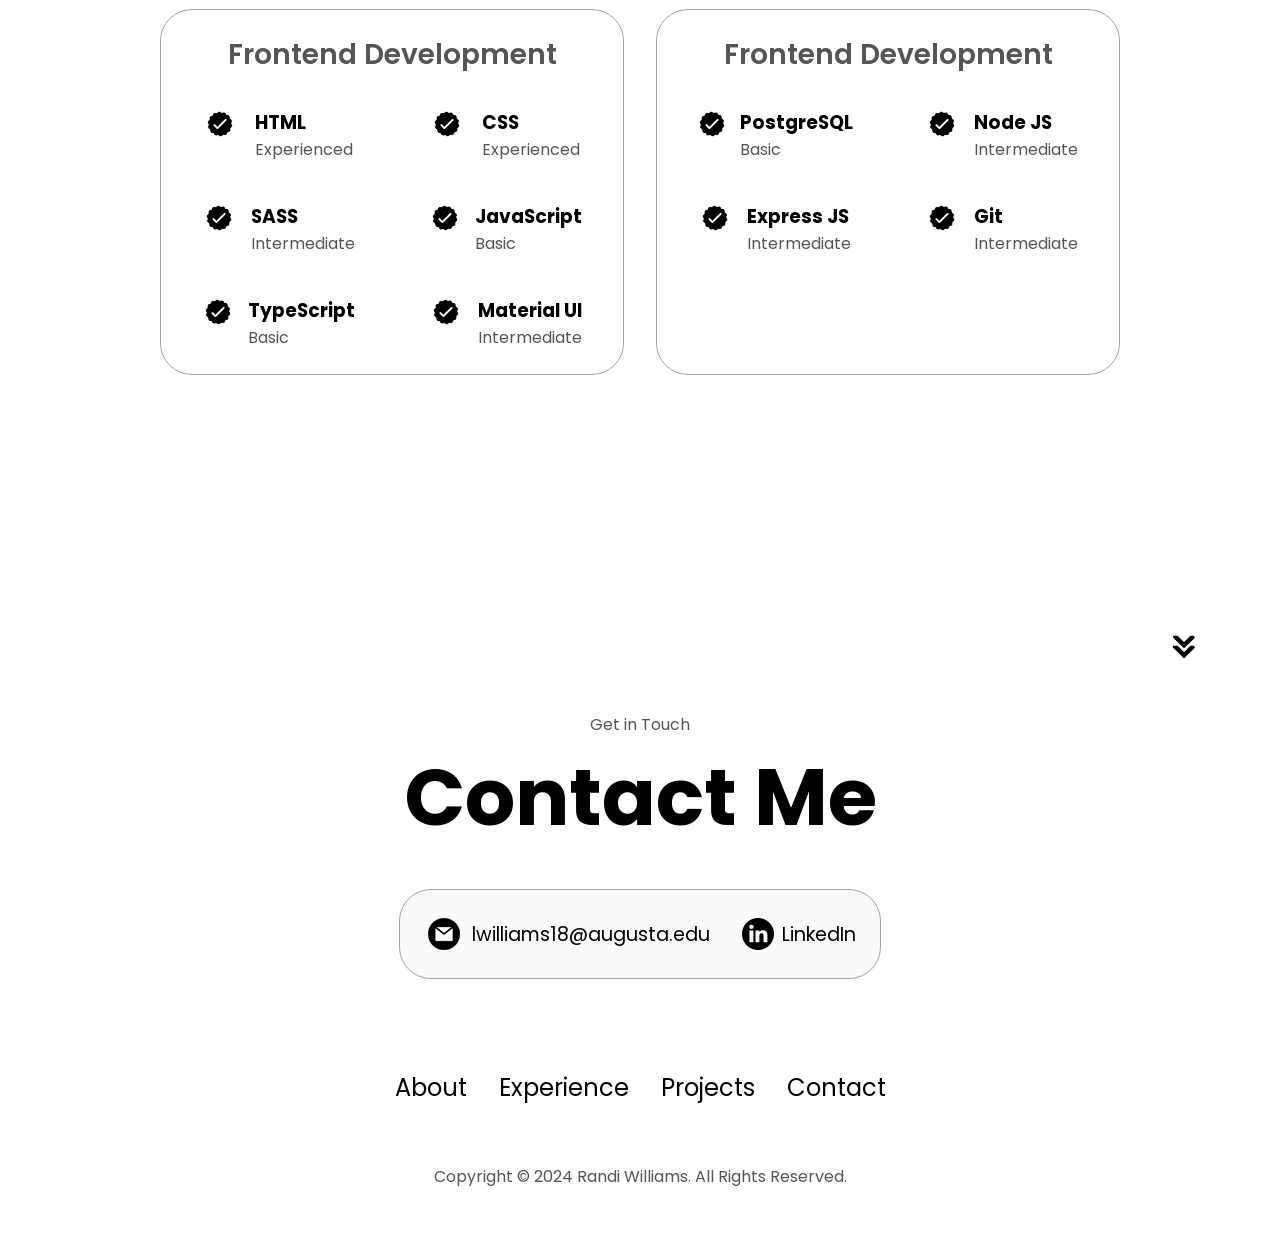
==== commit 07209126: "message" ====
--- a/index.html
+++ b/index.html
@@ -14,8 +14,8 @@
       <div>
         <ul class="nav-links">
           <li><a href="#about">About</a></li>
+          <li><a href="#projects">Projects</a></li>
           <li><a href="#experience">Experience</a></li>
-          <li><a href="#projects">Projects</a></li>
           <li><a href="#contact">Contact</a></li>
         </ul>
       </div>
@@ -29,8 +29,8 @@
         </div>
         <div class="menu-links">
           <li><a href="#about" onclick="toggleMenu()">About</a></li>
+          <li><a href="#projects" onclick="toggleMenu()">Projects</a></li>
           <li><a href="#experience" onclick="toggleMenu()">Experience</a></li>
-          <li><a href="#projects" onclick="toggleMenu()">Projects</a></li>
           <li><a href="#contact" onclick="toggleMenu()">Contact</a></li>
         </div>
       </div>
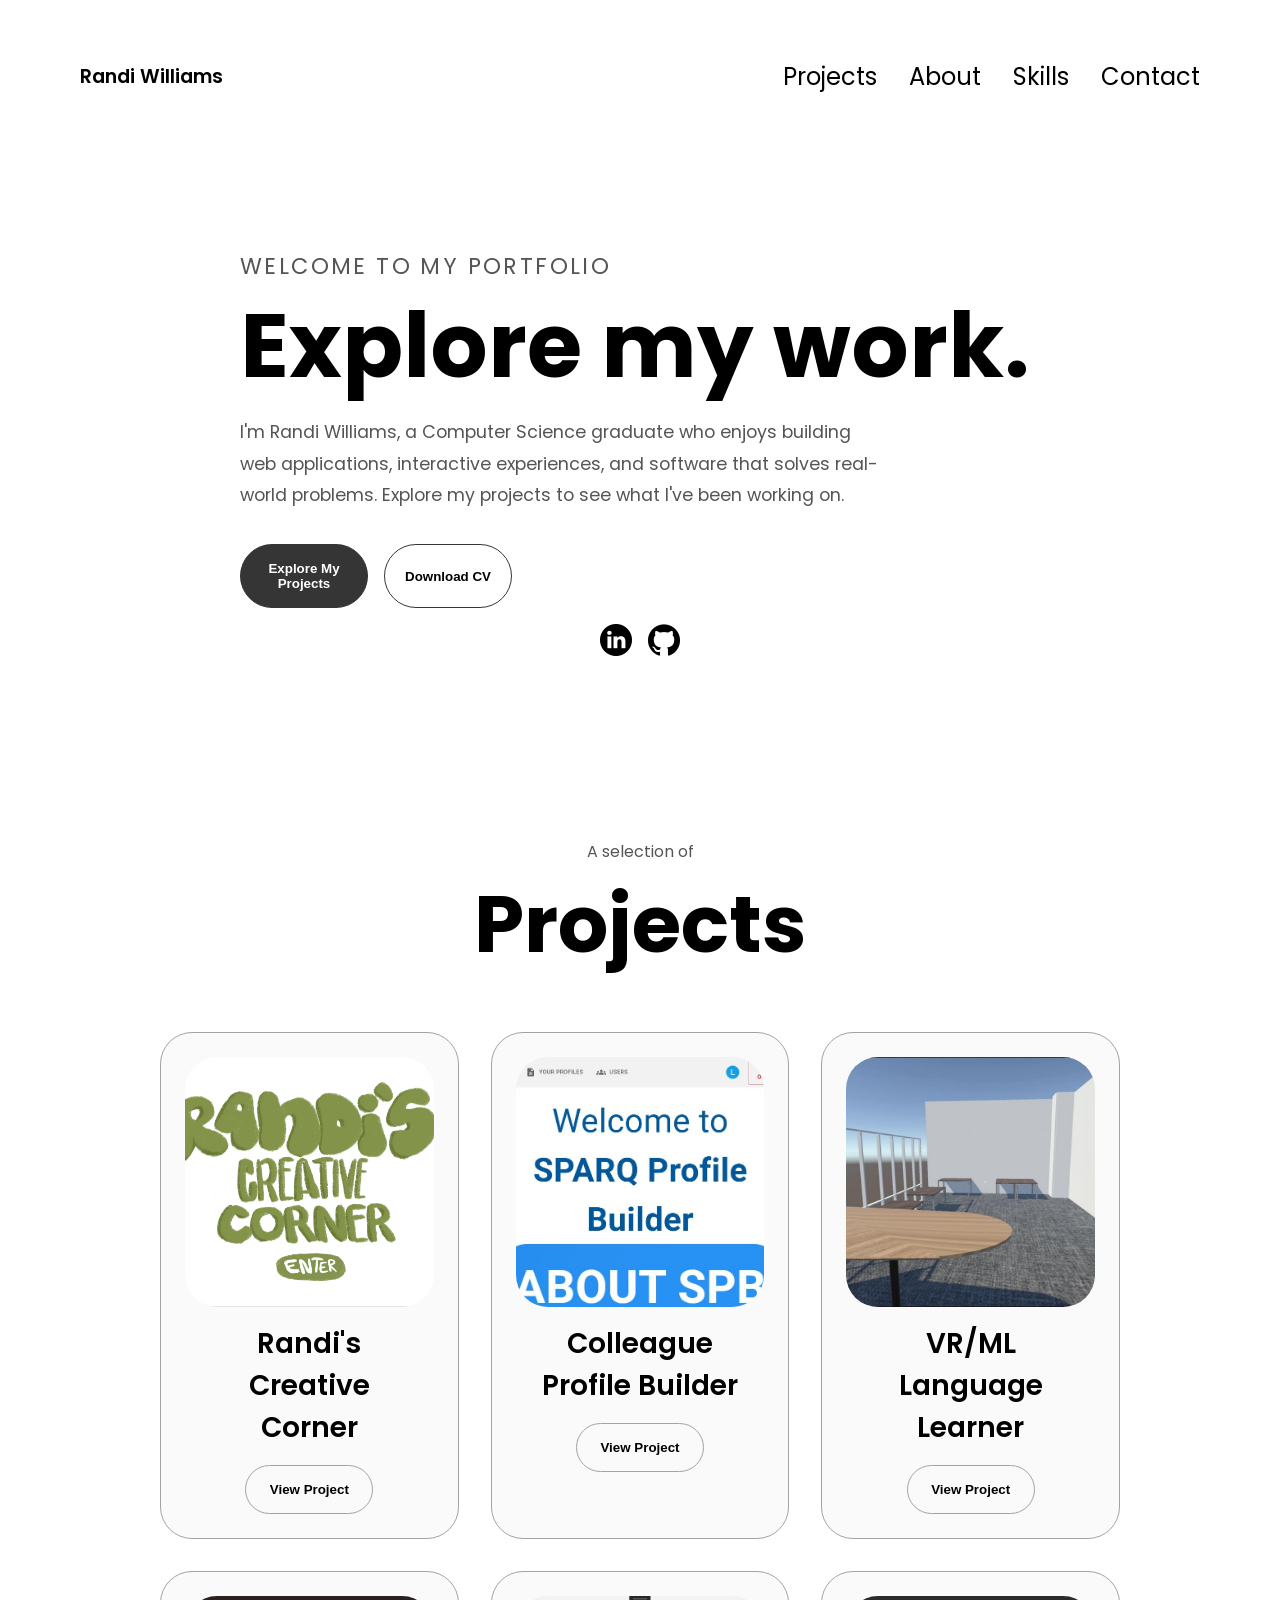
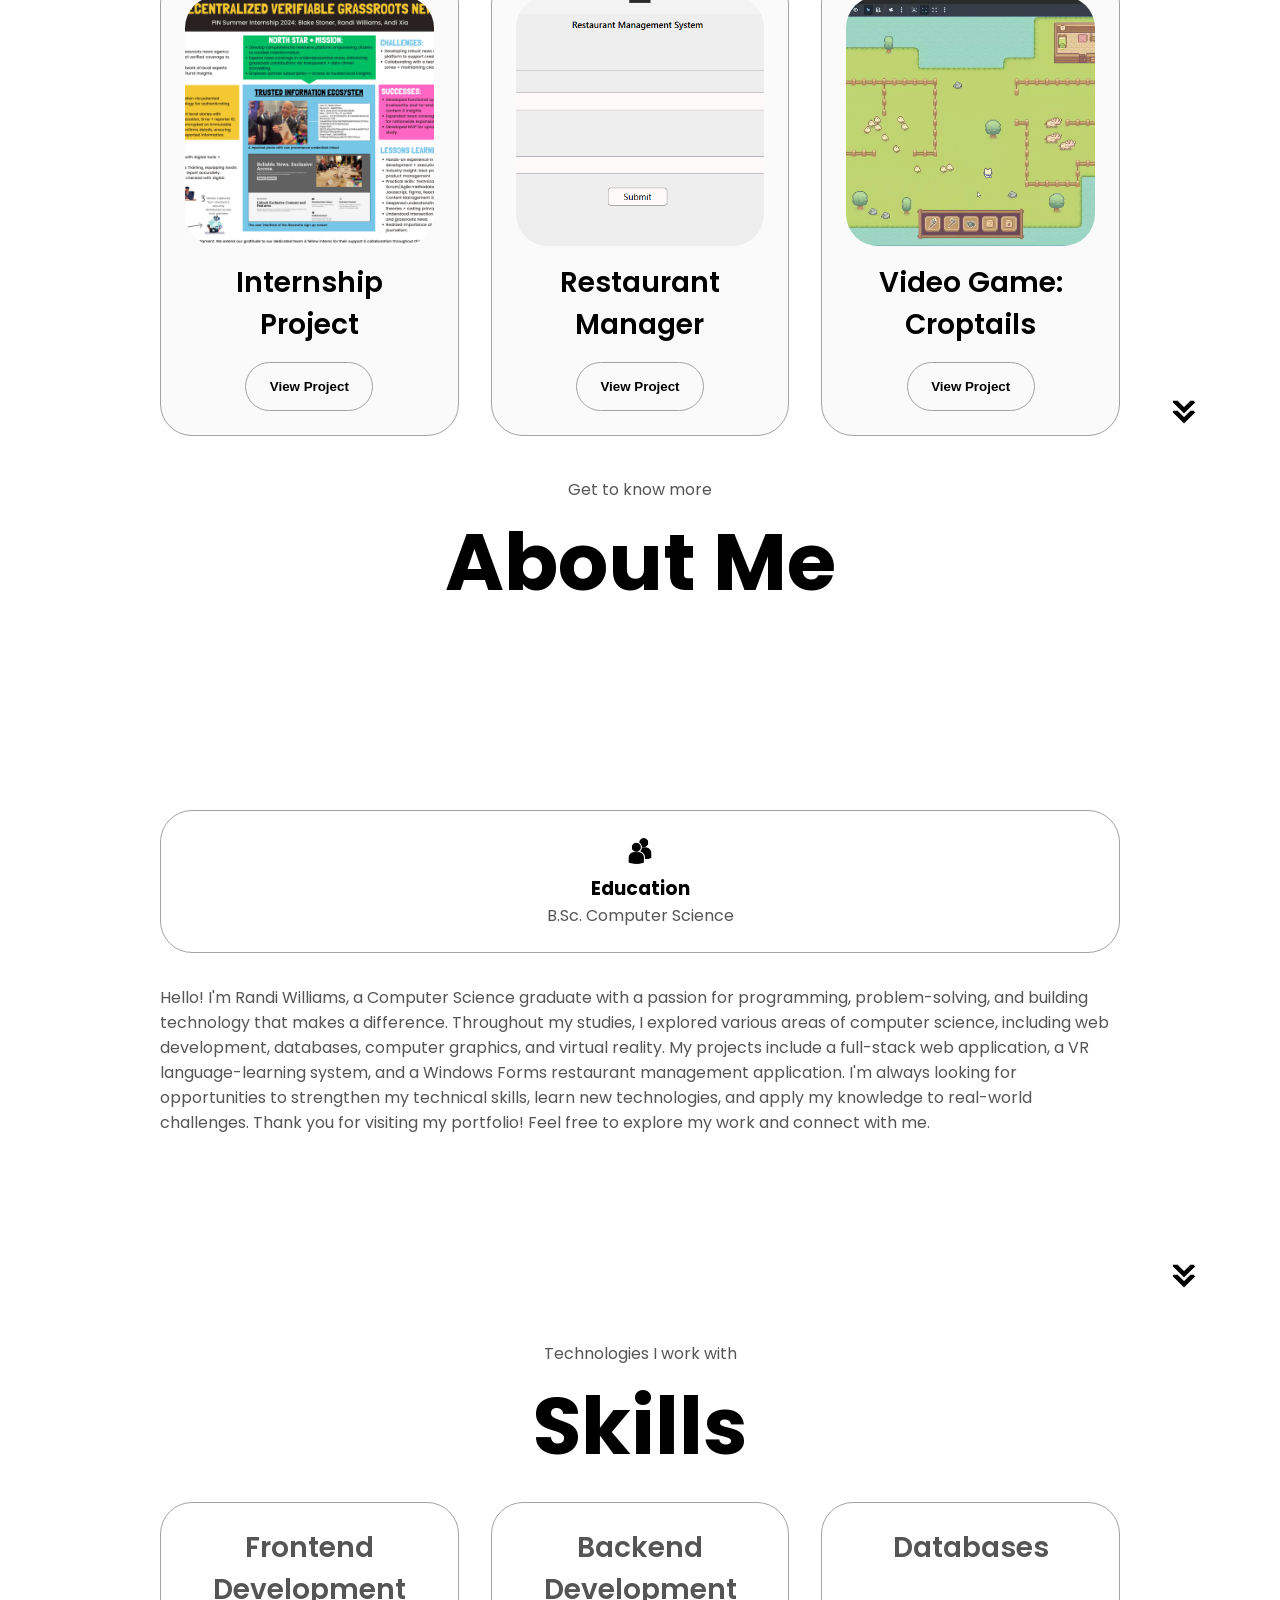
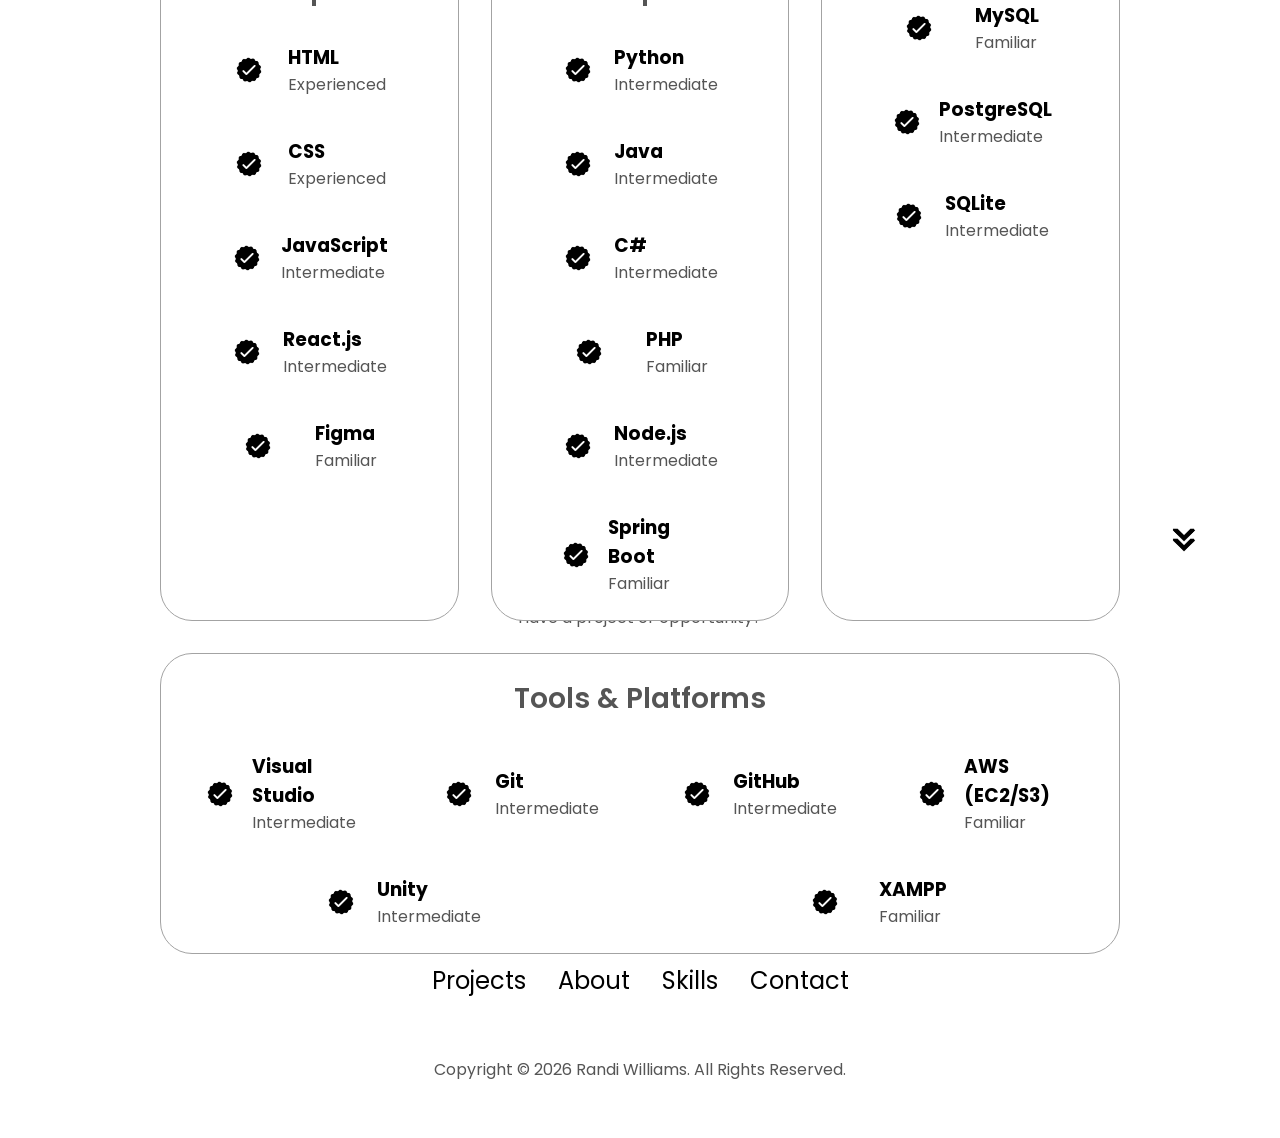
==== commit e80d45e7: "i think im done?!" ====
--- a/index.html
+++ b/index.html
@@ -1,128 +1,126 @@
+
 <!DOCTYPE html>
 <html lang="en">
   <head>
     <meta charset="UTF-8" />
     <meta http-equiv="X-UA-Compatible" content="IE=edge" />
     <meta name="viewport" content="width=device-width, initial-scale=1.0" />
-    <link rel="icon" type="image/png" href="./assets/favicon.png">
-    <title>My Portfolio</title>
+
+    <link rel="icon" type="image/png" href="./assets/favicon.png" />
+    <title>Randi Williams | Software Developer</title>
+
     <link rel="stylesheet" href="style.css" />
     <link rel="stylesheet" href="mediaqueries.css" />
   </head>
+
   <body>
+    <!-- DESKTOP NAVIGATION -->
     <nav id="desktop-nav">
+      <div class="nav-brand">
+        <a href="#profile">Randi Williams</a>
+      </div>
+
       <div>
         <ul class="nav-links">
+          <li><a href="#projects">Projects</a></li>
           <li><a href="#about">About</a></li>
-          <li><a href="#projects">Projects</a></li>
-          <li><a href="#experience">Experience</a></li>
+          <li><a href="#experience">Skills</a></li>
           <li><a href="#contact">Contact</a></li>
         </ul>
       </div>
     </nav>
+
+    <!-- MOBILE NAVIGATION -->
     <nav id="hamburger-nav">
+      <div class="nav-brand">
+        <a href="#profile">Randi Williams</a>
+      </div>
+
       <div class="hamburger-menu">
         <div class="hamburger-icon" onclick="toggleMenu()">
           <span></span>
           <span></span>
           <span></span>
         </div>
+
         <div class="menu-links">
+          <li><a href="#projects" onclick="toggleMenu()">Projects</a></li>
           <li><a href="#about" onclick="toggleMenu()">About</a></li>
-          <li><a href="#projects" onclick="toggleMenu()">Projects</a></li>
-          <li><a href="#experience" onclick="toggleMenu()">Experience</a></li>
+          <li><a href="#experience" onclick="toggleMenu()">Skills</a></li>
           <li><a href="#contact" onclick="toggleMenu()">Contact</a></li>
         </div>
       </div>
     </nav>
+
+    <!-- HERO / INTRODUCTION -->
     <section id="profile">
-      <div class="section__text">
-        <!-- <p class="section__text__p1">Hello, I'm</p> -->
-        <h1 class="title">Randi Williams</h1>
-        <p class="section__text__p2">Software Engineer</p>
+      <div class="hero-intro">
+        <p class="section__text__p1">WELCOME TO MY PORTFOLIO</p>
+
+        <h1 class="hero-heading">Explore my work.</h1>
+
+        <p class="hero-description">
+          I'm Randi Williams, a Computer Science graduate who enjoys
+          building web applications, interactive experiences, and
+          software that solves real-world problems. Explore my projects
+          to see what I've been working on.
+        </p>
+
         <div class="btn-container">
+          <button
+            class="btn btn-color-1"
+            onclick="location.href='#projects'"
+          >
+            Explore My Projects
+          </button>
+
           <button
             class="btn btn-color-2"
             onclick="window.open('./assets/randiresume.pdf', '_blank')"
           >
             Download CV
           </button>
-          <button class="btn btn-color-1" onclick="location.href='./#contact'">
-            Contact Info
-          </button>
-        </div>
-        <div id="socials-container">
-          <img
-            src="./assets/linkedin.png"
-            alt="My LinkedIn profile"
-            class="icon"
-            onclick="location.href='https://linkedin.com/'"
-          />
-          <img
-            src="./assets/github.png"
-            alt="My Github profile"
-            class="icon"
-            onclick="window.open('https://github.com/laurenrandi', '_blank')"
-          />
-        </div>
-      </div> 
+        </div>
+
+        <div id="socials-container" class="hero-socials">
+          <a
+            href="https://www.linkedin.com/in/laurenrandiwilliams/"
+            target="_blank"
+            rel="noopener noreferrer"
+            aria-label="LinkedIn profile"
+          >
+            <img
+              src="./assets/linkedin.png"
+              alt="LinkedIn"
+              class="icon"
+            />
+          </a>
+
+          <a
+            href="https://github.com/laurenrandi"
+            target="_blank"
+            rel="noopener noreferrer"
+            aria-label="GitHub profile"
+          >
+            <img
+              src="./assets/github.png"
+              alt="GitHub"
+              class="icon"
+            />
+          </a>
+        </div>
+      </div>
     </section>
-    <section id="about">
-      <p class="section__text__p1">Get To Know More</p>
-      <h1 class="title">About Me</h1>
-      <div class="section-container">
-        <div class="about-details-container">
-          <div class="about-containers">
-            <div class="details-container">
-              <img
-                src="./assets/experience.png"
-                alt="Experience icon"
-                class="icon"
-              />
-              <h3>Experience</h3>
-              <p>2+ years <br />Frontend Development</p>
-            </div>
-            <div class="details-container">
-              <img
-                src="./assets/education.png"
-                alt="Education icon"
-                class="icon"
-              />
-              <h3>Education</h3>
-              <p>B.Sc. Computer Science</p>
-            </div>
-          </div>
-          <div class="text-container">
-            <p>
-                Hello! I'm skoopy Randi Williams, a senior Computer Science major
-                 with a passion for programming and problem-solving. My 
-                 journey through undergrad has been exciting and transformative.
-                I've explored various areas of computer science, from algorithms
-                 and data structures to computer graphics and virtual reality. My projects
-                  include developing a web app, vr learning system, and a winforms
-                   application to name a few.
-                I'm driven by the potential of computer science to solve real-world problems.
-                 As I approach graduation, I'm eager to apply my skills professionally 
-                 and continue learning and innovating. Thank you for visiting my 
-                 portfolio—feel free to explore my work and connect with me!
-            </p>
-          </div>
-        </div>
-      </div>
-      <img
-        src="./assets/arrow.png"
-        alt="Arrow icon"
-        class="icon arrow"
-        onclick="location.href='./#projects'"
-      />
-    </section>
-  
-<section id="projects">
-      <p class="section__text__p1">Browse My Recent</p>
+
+    <!-- PROJECTS -->
+    <section id="projects">
+      <p class="section__text__p1">A selection of</p>
       <h1 class="title">Projects</h1>
+
       <div class="experience-details-container">
         <div class="about-containers">
-          
+
+          <!-- CREATIVE CORNER -->
           <div class="details-container color-container">
             <div class="article-container">
               <img
@@ -131,254 +129,353 @@
                 class="project-img"
               />
             </div>
-            <h2 class="experience-sub-title project-title">Randi's Creative Corner</h2>
+
+            <h2 class="experience-sub-title project-title">
+              Randi's Creative Corner
+            </h2>
+
             <div class="btn-container">
               <button
                 class="btn btn-color-2 project-btn"
                 onclick="location.href='./projects/creative-corner.html'"
               >
                 View Project
-</button>
-            </div>
-          </div>
+              </button>
+            </div>
+          </div>
+
+          <!-- SPARQ -->
           <div class="details-container color-container">
             <div class="article-container">
               <img
                 src="./assets/sparqphoto.JPG"
-                alt="Project 1"
+                alt="Colleague Profile Builder application"
                 class="project-img"
               />
             </div>
-            <h2 class="experience-sub-title project-title">Colleague Profile Builder</h2>
+
+            <h2 class="experience-sub-title project-title">
+              Colleague Profile Builder
+            </h2>
+
             <div class="btn-container">
               <button
                 class="btn btn-color-2 project-btn"
                 onclick="location.href='./projects/sparq.html'"
               >
                 View Project
-</button>
-            </div>
-          </div>
+              </button>
+            </div>
+          </div>
+
+          <!-- VR LANGUAGE LEARNING -->
           <div class="details-container color-container">
             <div class="article-container">
               <img
                 src="./assets/vrml.png"
-                alt="VR/ML Language Learning System"
+                alt="VR and machine learning language learning system"
                 class="project-img"
               />
             </div>
-            <h2 class="experience-sub-title project-title">VR/ML Language Learner</h2>
+
+            <h2 class="experience-sub-title project-title">
+              VR/ML Language Learner
+            </h2>
+
             <div class="btn-container">
               <button
                 class="btn btn-color-2 project-btn"
                 onclick="location.href='./projects/vr-language.html'"
               >
                 View Project
-</button>
-            </div>
-          </div>
+              </button>
+            </div>
+          </div>
+
+          <!-- INTERNSHIP -->
           <div class="details-container color-container">
             <div class="article-container">
               <img
                 src="./assets/pin.png"
-                alt="Internship Project"
+                alt="Internship project"
                 class="project-img"
               />
             </div>
-            <h2 class="experience-sub-title project-title">Internship Project</h2>
+
+            <h2 class="experience-sub-title project-title">
+              Internship Project
+            </h2>
+
             <div class="btn-container">
-             <button
+              <button
                 class="btn btn-color-2 project-btn"
                 onclick="location.href='./projects/internship.html'"
               >
                 View Project
-</button>
-            </div>
-          </div>
+              </button>
+            </div>
+          </div>
+
+          <!-- RESTAURANT MANAGEMENT -->
           <div class="details-container color-container">
             <div class="article-container">
               <img
                 src="./assets/rms.png"
-                alt="Restaurant Management System"
+                alt="Restaurant management system"
                 class="project-img"
               />
             </div>
-            <h2 class="experience-sub-title project-title">Restaurant Manager</h2>
+
+            <h2 class="experience-sub-title project-title">
+              Restaurant Manager
+            </h2>
+
             <div class="btn-container">
               <button
                 class="btn btn-color-2 project-btn"
                 onclick="location.href='./projects/restaurant.html'"
               >
                 View Project
-</button>
-            </div>
-          </div>
+              </button>
+            </div>
+          </div>
+
+          <!-- CROP TAILS -->
           <div class="details-container color-container">
             <div class="article-container">
               <img
                 src="./assets/croptails.png"
-                alt="Croptails"
+                alt="Croptails video game"
                 class="project-img"
               />
             </div>
-            <h2 class="experience-sub-title project-title">Video Game: Croptails</h2>
+
+            <h2 class="experience-sub-title project-title">
+              Video Game: Croptails
+            </h2>
+
             <div class="btn-container">
               <button
                 class="btn btn-color-2 project-btn"
                 onclick="location.href='./projects/croptails.html'"
               >
                 View Project
-</button>
-            </div>
-          </div>
-        </div>
-      </div>
+              </button>
+            </div>
+          </div>
+
+        </div>
+      </div>
+
       <img
         src="./assets/arrow.png"
-        alt="Arrow icon"
+        alt="Arrow to About Me"
         class="icon arrow"
-        onclick="location.href='./#contact'"
+        onclick="location.href='#about'"
       />
     </section>
-    
+
+    <!-- ABOUT ME -->
+    <section id="about">
+      <p class="section__text__p1">Get to know more</p>
+      <h1 class="title">About Me</h1>
+
+      <div class="section-container">
+        <div class="about-details-container">
+
+          <div class="about-containers">
+            <div class="details-container">
+              <img
+                src="./assets/education.png"
+                alt="Education icon"
+                class="icon"
+              />
+
+              <h3>Education</h3>
+              <p>B.Sc. Computer Science</p>
+            </div>
+          </div>
+
+          <div class="text-container">
+            <p>
+              Hello! I'm Randi Williams, a Computer Science graduate
+              with a passion for programming, problem-solving, and
+              building technology that makes a difference. Throughout
+              my studies, I explored various areas of computer science,
+              including web development, databases, computer graphics,
+              and virtual reality. My projects include a full-stack
+              web application, a VR language-learning system, and a
+              Windows Forms restaurant management application. I'm
+              always looking for opportunities to strengthen my
+              technical skills, learn new technologies, and apply my
+              knowledge to real-world challenges. Thank you for
+              visiting my portfolio! Feel free to explore my work
+              and connect with me.
+            </p>
+          </div>
+        </div>
+      </div>
+
+      <img
+        src="./assets/arrow.png"
+        alt="Arrow to Projects"
+        class="icon arrow"
+        onclick="location.href='#experience'"
+      />
     </section>
+
+    <!-- EXPERIENCE / SKILLS -->
     <section id="experience">
-      <p class="section__text__p1">Explore My</p>
-      <h1 class="title">Experience</h1>
+      <p class="section__text__p1">Technologies I work with</p>
+      <h1 class="title">Skills</h1>
+
       <div class="experience-details-container">
         <div class="about-containers">
+
+          <!-- FRONTEND DEVELOPMENT -->
           <div class="details-container">
             <h2 class="experience-sub-title">Frontend Development</h2>
-            <div class="article-container">
-              <article>
-                <img
-                  src="./assets/checkmark.png"
-                  alt="Experience icon"
-                  class="icon"
-                />
-                <div>
-                  <h3>HTML</h3>
-                  <p>Experienced</p>
-                </div>
-              </article>
-              <article>
-                <img
-                  src="./assets/checkmark.png"
-                  alt="Experience icon"
-                  class="icon"
-                />
-                <div>
-                  <h3>CSS</h3>
-                  <p>Experienced</p>
-                </div>
-              </article>
-              <article>
-                <img
-                  src="./assets/checkmark.png"
-                  alt="Experience icon"
-                  class="icon"
-                />
-                <div>
-                  <h3>SASS</h3>
-                  <p>Intermediate</p>
-                </div>
-              </article>
-              <article>
-                <img
-                  src="./assets/checkmark.png"
-                  alt="Experience icon"
-                  class="icon"
-                />
-                <div>
-                  <h3>JavaScript</h3>
-                  <p>Basic</p>
-                </div>
-              </article>
-              <article>
-                <img
-                  src="./assets/checkmark.png"
-                  alt="Experience icon"
-                  class="icon"
-                />
-                <div>
-                  <h3>TypeScript</h3>
-                  <p>Basic</p>
-                </div>
-              </article>
-              <article>
-                <img
-                  src="./assets/checkmark.png"
-                  alt="Experience icon"
-                  class="icon"
-                />
-                <div>
-                  <h3>Material UI</h3>
-                  <p>Intermediate</p>
-                </div>
-              </article>
-            </div>
-          </div>
+
+            <div class="article-container">
+              <article>
+                <img src="./assets/checkmark.png" alt="" class="icon" />
+                <div><h3>HTML</h3><p>Experienced</p></div>
+              </article>
+
+              <article>
+                <img src="./assets/checkmark.png" alt="" class="icon" />
+                <div><h3>CSS</h3><p>Experienced</p></div>
+              </article>
+
+              <article>
+                <img src="./assets/checkmark.png" alt="" class="icon" />
+                <div><h3>JavaScript</h3><p>Intermediate</p></div>
+              </article>
+
+              <article>
+                <img src="./assets/checkmark.png" alt="" class="icon" />
+                <div><h3>React.js</h3><p>Intermediate</p></div>
+              </article>
+
+              <article>
+                <img src="./assets/checkmark.png" alt="" class="icon" />
+                <div><h3>Figma</h3><p>Familiar</p></div>
+              </article>
+            </div>
+          </div>
+
+          <!-- BACKEND DEVELOPMENT -->
           <div class="details-container">
-            <h2 class="experience-sub-title">Frontend Development</h2>
-            <div class="article-container">
-              <article>
-                <img
-                  src="./assets/checkmark.png"
-                  alt="Experience icon"
-                  class="icon"
-                />
-                <div>
-                  <h3>PostgreSQL</h3>
-                  <p>Basic</p>
-                </div>
-              </article>
-              <article>
-                <img
-                  src="./assets/checkmark.png"
-                  alt="Experience icon"
-                  class="icon"
-                />
-                <div>
-                  <h3>Node JS</h3>
-                  <p>Intermediate</p>
-                </div>
-              </article>
-              <article>
-                <img
-                  src="./assets/checkmark.png"
-                  alt="Experience icon"
-                  class="icon"
-                />
-                <div>
-                  <h3>Express JS</h3>
-                  <p>Intermediate</p>
-                </div>
-              </article>
-              <article>
-                <img
-                  src="./assets/checkmark.png"
-                  alt="Experience icon"
-                  class="icon"
-                />
-                <div>
-                  <h3>Git</h3>
-                  <p>Intermediate</p>
-                </div>
-              </article>
-            </div>
-          </div>
-        </div>
-      </div>
+            <h2 class="experience-sub-title">Backend Development</h2>
+
+            <div class="article-container">
+              <article>
+                <img src="./assets/checkmark.png" alt="" class="icon" />
+                <div><h3>Python</h3><p>Intermediate</p></div>
+              </article>
+
+              <article>
+                <img src="./assets/checkmark.png" alt="" class="icon" />
+                <div><h3>Java</h3><p>Intermediate</p></div>
+              </article>
+
+              <article>
+                <img src="./assets/checkmark.png" alt="" class="icon" />
+                <div><h3>C#</h3><p>Intermediate</p></div>
+              </article>
+
+              <article>
+                <img src="./assets/checkmark.png" alt="" class="icon" />
+                <div><h3>PHP</h3><p>Familiar</p></div>
+              </article>
+
+              <article>
+                <img src="./assets/checkmark.png" alt="" class="icon" />
+                <div><h3>Node.js</h3><p>Intermediate</p></div>
+              </article>
+
+              <article>
+                <img src="./assets/checkmark.png" alt="" class="icon" />
+                <div><h3>Spring Boot</h3><p>Familiar</p></div>
+              </article>
+            </div>
+          </div>
+
+          <!-- DATABASES -->
+          <div class="details-container">
+            <h2 class="experience-sub-title">Databases</h2>
+
+            <div class="article-container">
+              <article>
+                <img src="./assets/checkmark.png" alt="" class="icon" />
+                <div><h3>MySQL</h3><p>Familiar</p></div>
+              </article>
+
+              <article>
+                <img src="./assets/checkmark.png" alt="" class="icon" />
+                <div><h3>PostgreSQL</h3><p>Intermediate</p></div>
+              </article>
+
+              <article>
+                <img src="./assets/checkmark.png" alt="" class="icon" />
+                <div><h3>SQLite</h3><p>Intermediate</p></div>
+              </article>
+            </div>
+          </div>
+
+          <!-- TOOLS AND PLATFORMS -->
+          <div class="details-container">
+            <h2 class="experience-sub-title">Tools &amp; Platforms</h2>
+
+            <div class="article-container">
+              <article>
+                <img src="./assets/checkmark.png" alt="" class="icon" />
+                <div><h3>Visual Studio</h3><p>Intermediate</p></div>
+              </article>
+
+              <article>
+                <img src="./assets/checkmark.png" alt="" class="icon" />
+                <div><h3>Git</h3><p>Intermediate</p></div>
+              </article>
+
+              <article>
+                <img src="./assets/checkmark.png" alt="" class="icon" />
+                <div><h3>GitHub</h3><p>Intermediate</p></div>
+              </article>
+
+              <article>
+                <img src="./assets/checkmark.png" alt="" class="icon" />
+                <div><h3>AWS (EC2/S3)</h3><p>Familiar</p></div>
+              </article>
+
+              <article>
+                <img src="./assets/checkmark.png" alt="" class="icon" />
+                <div><h3>Unity</h3><p>Intermediate</p></div>
+              </article>
+
+              <article>
+                <img src="./assets/checkmark.png" alt="" class="icon" />
+                <div><h3>XAMPP</h3><p>Familiar</p></div>
+              </article>
+            </div>
+          </div>
+
+        </div>
+      </div>
+
       <img
         src="./assets/arrow.png"
-        alt="Arrow icon"
+        alt="Arrow to Contact"
         class="icon arrow"
-        onclick="location.href='./#projects'"
+        onclick="location.href='#contact'"
       />
     </section>
+
+    <!-- CONTACT -->
     <section id="contact">
-      <p class="section__text__p1">Get in Touch</p>
-      <h1 class="title">Contact Me</h1>
+      <p class="section__text__p1">Have a project or opportunity?</p>
+      <h1 class="title">Get in Touch</h1>
+
       <div class="contact-info-upper-container">
         <div class="contact-info-container">
           <img
@@ -386,31 +483,68 @@
             alt="Email icon"
             class="icon contact-icon email-icon"
           />
-          <p><a href="lwilliams18@augusta.edu">lwilliams18@augusta.edu</a></p>
-        </div>
+
+          <p>
+            <a href="mailto:lwilliams18@augusta.edu">
+              lwilliams18@augusta.edu
+            </a>
+          </p>
+        </div>
+
         <div class="contact-info-container">
           <img
             src="./assets/linkedin.png"
             alt="LinkedIn icon"
             class="icon contact-icon"
           />
-          <p><a  onclick="window.open('https://www.linkedin.com/in/laurenrandiwilliams/', '_blank')">LinkedIn</a></p>
+
+          <p>
+            <a
+              href="https://www.linkedin.com/in/laurenrandiwilliams/"
+              target="_blank"
+              rel="noopener noreferrer"
+            >
+              LinkedIn
+            </a>
+          </p>
+        </div>
+
+        <div class="contact-info-container">
+          <img
+            src="./assets/github.png"
+            alt="GitHub icon"
+            class="icon contact-icon"
+          />
+
+          <p>
+            <a
+              href="https://github.com/laurenrandi"
+              target="_blank"
+              rel="noopener noreferrer"
+            >
+              GitHub
+            </a>
+          </p>
         </div>
       </div>
     </section>
+
+    <!-- FOOTER -->
     <footer>
       <nav>
         <div class="nav-links-container">
           <ul class="nav-links">
+            <li><a href="#projects">Projects</a></li>
             <li><a href="#about">About</a></li>
-            <li><a href="#experience">Experience</a></li>
-            <li><a href="#projects">Projects</a></li>
+            <li><a href="#experience">Skills</a></li>
             <li><a href="#contact">Contact</a></li>
           </ul>
         </div>
       </nav>
-      <p>Copyright &#169; 2024 Randi Williams. All Rights Reserved.</p>
+
+      <p>Copyright &#169; 2026 Randi Williams. All Rights Reserved.</p>
     </footer>
+
     <script src="script.js"></script>
   </body>
-</html>+</html>
--- a/style.css
+++ b/style.css
@@ -620,4 +620,280 @@
 
 .project-page footer {
   margin-top: 1rem;
+}
+
+.game-embed-container {
+  width: 100%;
+  max-width: none;
+  margin: 0 auto;
+  padding: 0;
+  display: flex;
+  justify-content: center;
+  background: white;
+}
+
+.game-embed {
+  display: block;
+  width: 100%;
+  height: auto;
+  aspect-ratio: 16 / 9;
+  border: none;
+  outline: none;
+  box-shadow: none;
+  background: white;
+}
+
+.presentation-board {
+  display: block;
+  width: 100%;
+  max-width: 1000px;
+  height: auto;
+  margin: 0 auto;
+  object-fit: contain;
+}
+/* RMS PDF Documentation */
+#documentation {
+  padding: 4rem 0;
+}
+
+.pdf-container {
+  width: 90%;
+  max-width: 1100px;
+  margin: 2rem auto;
+  text-align: center;
+}
+
+.pdf-container iframe {
+  display: block;
+  width: 100%;
+  height: 700px;
+  border: none;
+}
+
+.pdf-download {
+  margin-top: 1rem;
+}
+
+.pdf-download a {
+  text-decoration: underline;
+}
+
+@media screen and (max-width: 768px) {
+  .pdf-container {
+    width: 95%;
+  }
+
+  .pdf-container iframe {
+    height: 500px;
+  }
+}
+
+/* ========================================
+   PROJECT-FIRST PORTFOLIO HOMEPAGE
+======================================== */
+
+/* Desktop navigation */
+#desktop-nav {
+  justify-content: space-between;
+  padding: 0 5rem;
+}
+
+.nav-brand a {
+  color: black;
+  font-size: 1.2rem;
+  font-weight: 600;
+  text-decoration: none;
+}
+
+/* Hero section */
+#profile {
+  height: auto;
+  min-height: 60vh;
+  padding: 6rem 5rem 3rem;
+  display: flex;
+  justify-content: center;
+  align-items: center;
+}
+
+.hero-intro {
+  width: 100%;
+  max-width: 1100px;
+  text-align: left;
+}
+
+.hero-intro .section__text__p1 {
+  text-align: left;
+  font-size: 0.85rem;
+  letter-spacing: 0.15rem;
+}
+
+.hero-heading {
+  font-size: clamp(3.5rem, 7vw, 6rem);
+  line-height: 1.05;
+  margin: 1rem 0 1.5rem;
+}
+
+.hero-description {
+  max-width: 650px;
+  font-size: 1.1rem;
+  line-height: 1.8;
+  color: rgb(85, 85, 85);
+}
+
+.hero-intro .btn-container {
+  justify-content: flex-start;
+  margin-top: 2rem;
+}
+
+.hero-socials {
+  justify-content: flex-start;
+  margin-top: 1.5rem;
+}
+
+/* Projects */
+#projects {
+  padding-top: 2rem;
+}
+
+#projects .title {
+  margin-bottom: 2rem;
+}
+
+#projects .project-img {
+  width: 100%;
+  height: 250px;
+  object-fit: cover;
+}
+
+/* Skill text alignment */
+#experience .article-container article {
+  display: flex;
+  align-items: center;
+  gap: 1rem;
+}
+
+#experience .article-container article div {
+  text-align: left;
+}
+
+#experience .article-container article h3,
+#experience .article-container article p {
+  margin: 0;
+}
+
+/* Mobile layout */
+@media screen and (max-width: 768px) {
+  #desktop-nav {
+    display: none;
+  }
+
+  #hamburger-nav {
+    display: flex;
+    justify-content: space-between;
+    padding: 0 1.5rem;
+  }
+
+  #profile {
+    min-height: auto;
+    padding: 4rem 1.5rem 2rem;
+  }
+
+  .hero-heading {
+    font-size: clamp(2.8rem, 12vw, 4rem);
+  }
+
+  .hero-description {
+    font-size: 1rem;
+  }
+
+  .hero-intro .btn-container {
+    flex-wrap: wrap;
+  }
+
+  #projects {
+    padding-top: 2rem;
+  }
+
+  #projects .project-img {
+    height: 200px;
+  }
+}
+
+
+    /* INTERN MINI PROJECTS */
+    .project-page .mini-projects-container {
+      width: 100%;
+      max-width: 1100px;
+      margin: 0 auto;
+    }
+
+    .project-page .mini-project {
+      width: 100%;
+      text-align: left;
+    }
+
+    .project-page .mini-project > .experience-sub-title {
+      text-align: left;
+      margin: 20px 0 12px;
+    }
+
+    .project-page .mini-project > p {
+      text-align: left;
+      margin: 0 0 20px;
+      line-height: 1.7;
+    }
+
+    .project-page .mini-project-media {
+      display: grid;
+      grid-template-columns: repeat(2, minmax(0, 1fr));
+      gap: 24px;
+      align-items: stretch;
+    }
+
+    .project-page .mini-project-image,
+    .project-page .mini-project-video {
+      display: block;
+      width: 100%;
+      height: 350px;
+      max-width: none;
+      margin: 0;
+      padding: 0;
+      object-fit: contain;
+      background: transparent;
+      border: none;
+      outline: none;
+      box-shadow: none;
+      border-radius: 0;
+    }
+
+    .project-page .mini-project-caption {
+      text-align: right;
+      margin-top: 12px;
+      font-size: 0.95rem;
+    }
+
+    @media (max-width: 768px) {
+      .project-page .mini-project-media {
+        grid-template-columns: 1fr;
+        gap: 20px;
+      }
+
+      .project-page .mini-project-image,
+      .project-page .mini-project-video {
+        height: auto;
+        max-height: 400px;
+      }
+
+      .project-page .mini-project-image {
+        width: 100%;
+      }
+
+      .project-page .mini-project-caption {
+        text-align: left;
+      }
+    }
+
+.project-page .mini-project-image {
+  display: block;
+  margin: 0 auto;
 }
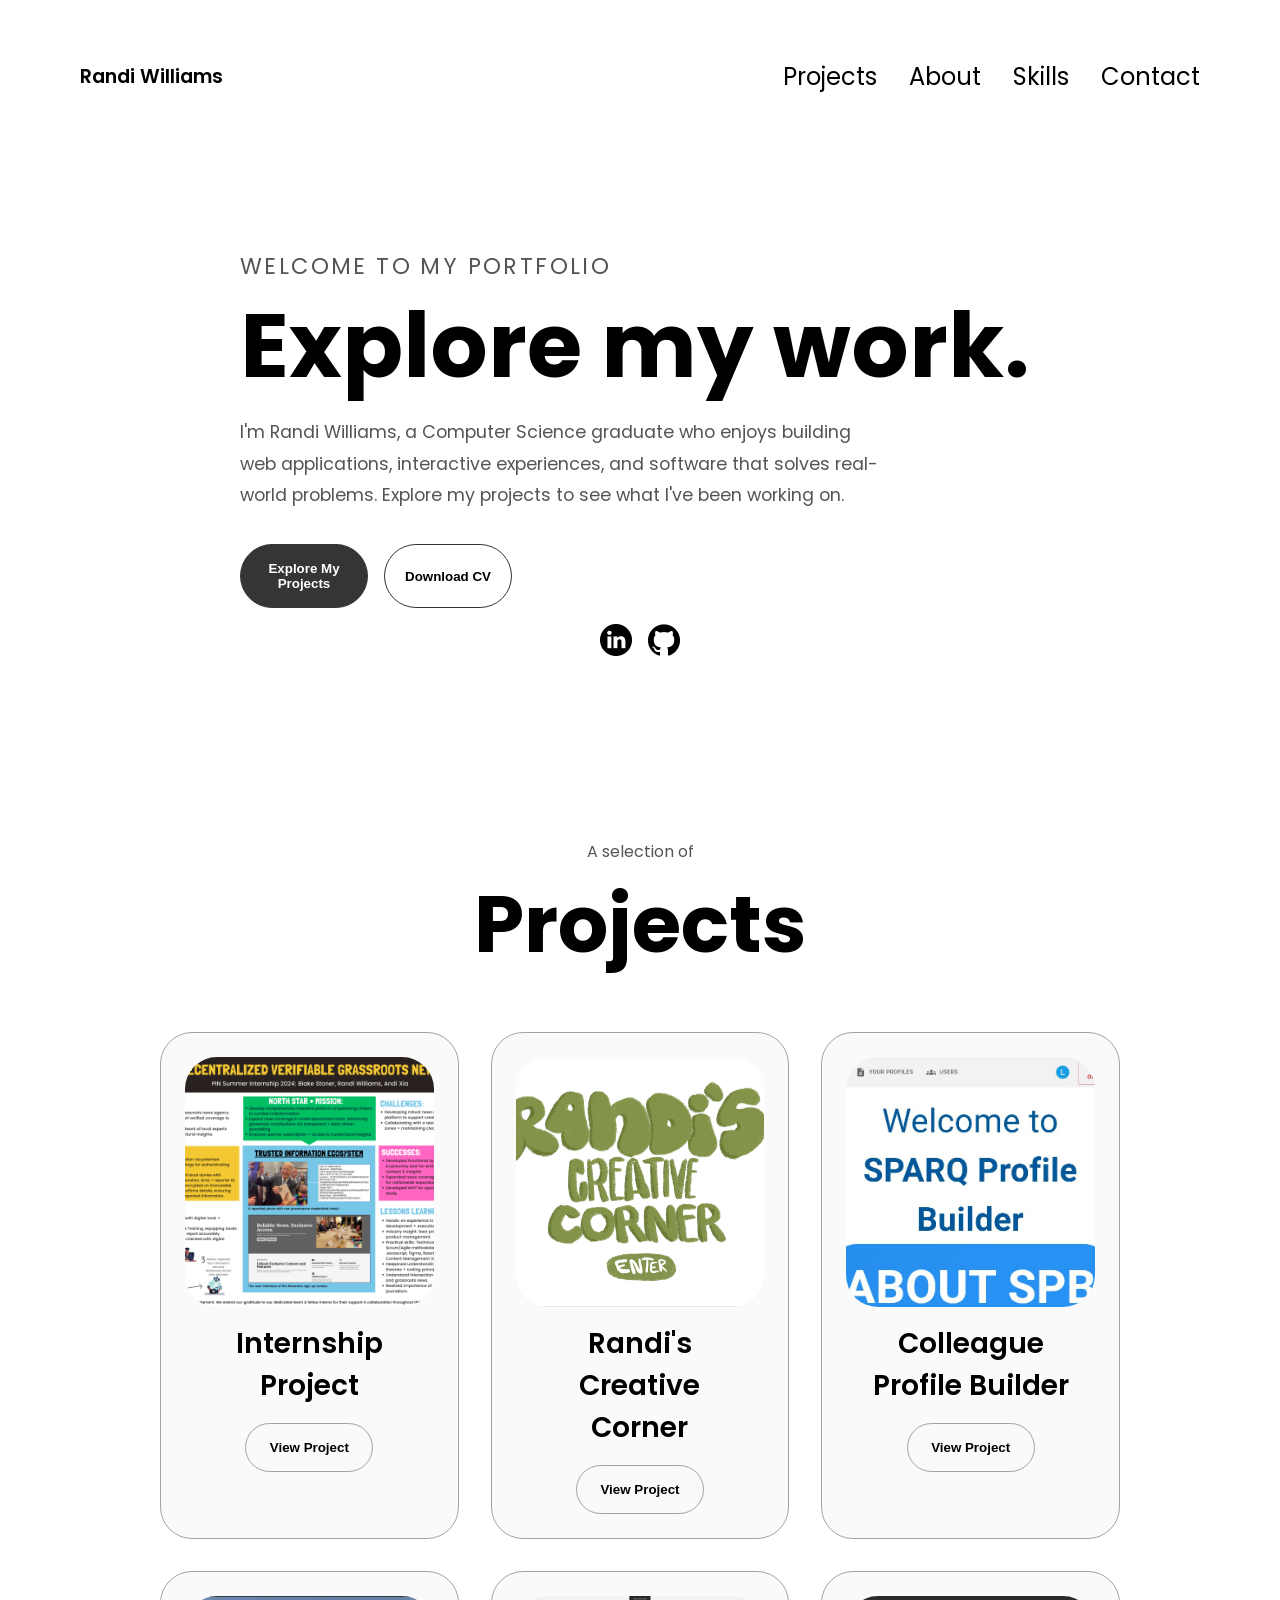
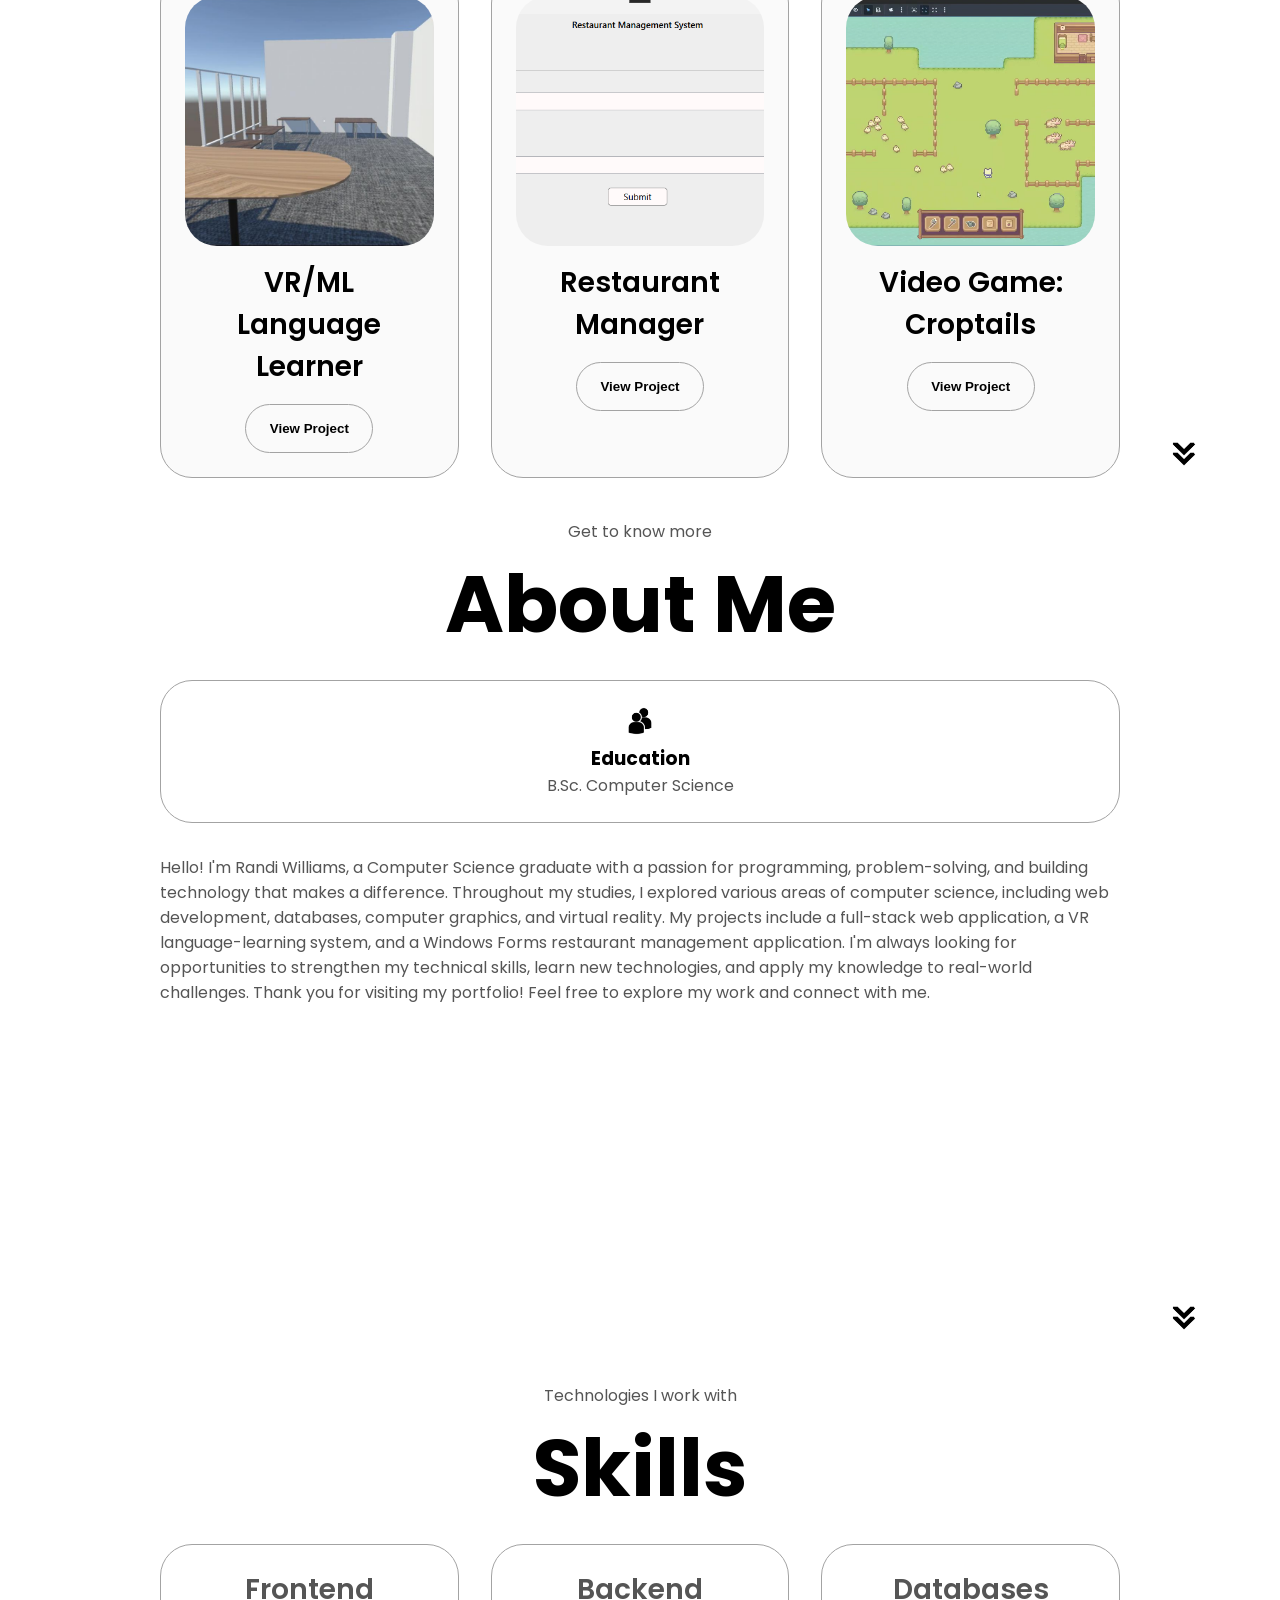
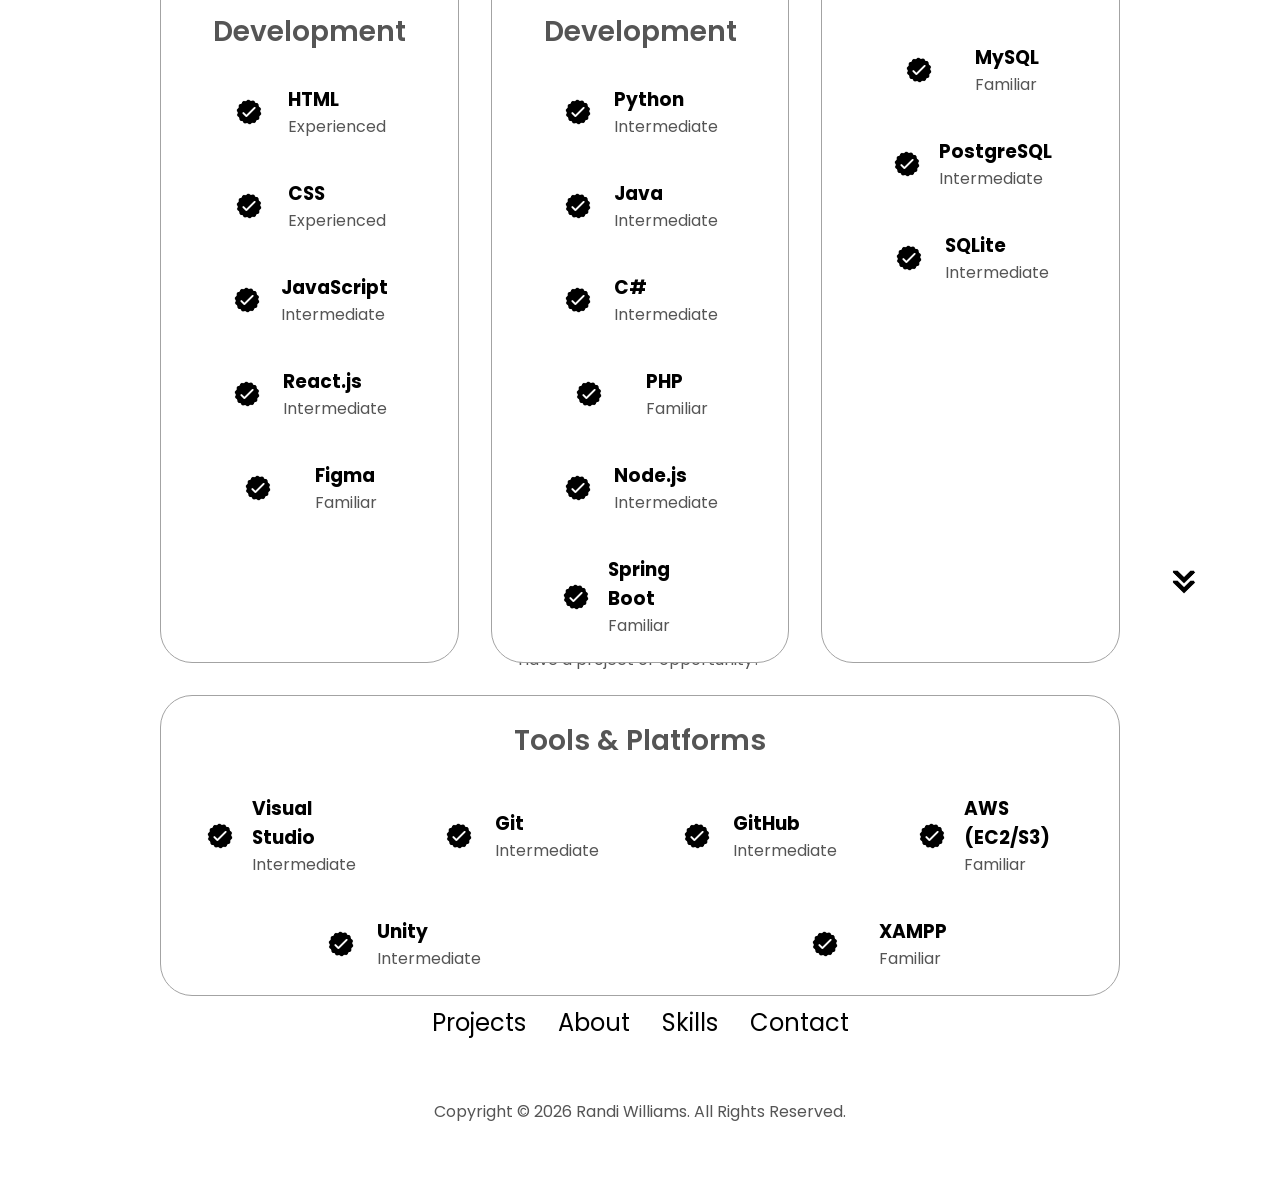
==== commit 07308263: "message" ====
--- a/index.html
+++ b/index.html
@@ -76,7 +76,7 @@
 
           <button
             class="btn btn-color-2"
-            onclick="window.open('./assets/randiresume.pdf', '_blank')"
+            onclick="window.open('./assets/RandiWilliams2026Resume.pdf', '_blank')"
           >
             Download CV
           </button>
@@ -119,6 +119,29 @@
 
       <div class="experience-details-container">
         <div class="about-containers">
+          <!-- INTERNSHIP -->
+          <div class="details-container color-container">
+            <div class="article-container">
+              <img
+                src="./assets/pin.png"
+                alt="Internship project"
+                class="project-img"
+              />
+            </div>
+
+            <h2 class="experience-sub-title project-title">
+              Internship Project
+            </h2>
+
+            <div class="btn-container">
+              <button
+                class="btn btn-color-2 project-btn"
+                onclick="location.href='./projects/internship.html'"
+              >
+                View Project
+              </button>
+            </div>
+          </div>
 
           <!-- CREATIVE CORNER -->
           <div class="details-container color-container">
@@ -192,30 +215,7 @@
             </div>
           </div>
 
-          <!-- INTERNSHIP -->
-          <div class="details-container color-container">
-            <div class="article-container">
-              <img
-                src="./assets/pin.png"
-                alt="Internship project"
-                class="project-img"
-              />
-            </div>
-
-            <h2 class="experience-sub-title project-title">
-              Internship Project
-            </h2>
-
-            <div class="btn-container">
-              <button
-                class="btn btn-color-2 project-btn"
-                onclick="location.href='./projects/internship.html'"
-              >
-                View Project
-              </button>
-            </div>
-          </div>
-
+          
           <!-- RESTAURANT MANAGEMENT -->
           <div class="details-container color-container">
             <div class="article-container">
--- a/style.css
+++ b/style.css
@@ -1,51 +1,31 @@
-/* GENERAL */
+
+/* ==================================================
+   GENERAL
+================================================== */
 
 @import url("https://fonts.googleapis.com/css2?family=Poppins:wght@300;400;500;600&display=swap");
 
 * {
   margin: 0;
   padding: 0;
+  box-sizing: border-box;
+}
+
+html {
+  scroll-behavior: smooth;
 }
 
 body {
   font-family: "Poppins", sans-serif;
 }
 
-html {
-  scroll-behavior: smooth;
-}
-
 p {
   color: rgb(85, 85, 85);
 }
-
-
-/* TRANSITION */
 
 a,
 .btn {
   transition: all 300ms ease;
-}
-
-
-/* DESKTOP NAV */
-
-nav,
-.nav-links {
-  display: flex;
-  gap: 3rem;
-}
-
-nav {
-  justify-content: space-around;
-  align-items: center;
-  height: 17vh;
-}
-
-.nav-links {
-  gap: 2rem;
-  list-style: none;
-  font-size: 1.5rem;
 }
 
 a {
@@ -61,6 +41,29 @@
   text-decoration-color: rgb(181, 181, 181);
 }
 
+
+/* ==================================================
+   NAVIGATION
+================================================== */
+
+nav,
+.nav-links {
+  display: flex;
+  align-items: center;
+}
+
+nav {
+  justify-content: space-around;
+  height: 17vh;
+  gap: 3rem;
+}
+
+.nav-links {
+  gap: 2rem;
+  list-style: none;
+  font-size: 1.5rem;
+}
+
 .logo {
   font-size: 2rem;
 }
@@ -69,8 +72,24 @@
   cursor: default;
 }
 
-
-/* HAMBURGER MENU */
+/* Homepage desktop navigation */
+
+#desktop-nav {
+  justify-content: space-between;
+  padding: 0 5rem;
+}
+
+.nav-brand a {
+  color: black;
+  font-size: 1.2rem;
+  font-weight: 600;
+  text-decoration: none;
+}
+
+
+/* ==================================================
+   HAMBURGER NAVIGATION
+================================================== */
 
 #hamburger-nav {
   display: none;
@@ -85,8 +104,8 @@
   display: flex;
   flex-direction: column;
   justify-content: space-between;
+  width: 30px;
   height: 24px;
-  width: 30px;
   cursor: pointer;
 }
 
@@ -94,18 +113,39 @@
   width: 100%;
   height: 2px;
   background-color: black;
-  transition: all 0.3 ease-in-out;
+  transition: all 300ms ease-in-out;
+}
+
+.hamburger-icon.open span:first-child {
+  transform: rotate(45deg) translate(10px, 5px);
+}
+
+.hamburger-icon.open span:nth-child(2) {
+  opacity: 0;
+}
+
+.hamburger-icon.open span:last-child {
+  transform: rotate(-45deg) translate(10px, -5px);
 }
 
 .menu-links {
   position: absolute;
   top: 100%;
   right: 0;
-  background-color: white;
   width: fit-content;
   max-height: 0;
   overflow: hidden;
-  transition: all 0.3 ease-in-out;
+  background-color: white;
+  transition: max-height 300ms ease-in-out;
+  z-index: 10;
+}
+
+.menu-links.open {
+  max-height: 300px;
+}
+
+.menu-links li {
+  list-style: none;
 }
 
 .menu-links a {
@@ -115,70 +155,46 @@
   font-size: 1.5rem;
   color: black;
   text-decoration: none;
-  transition: all 0.3 ease-in-out;
-}
-
-.menu-links li {
-  list-style: none;
-}
-
-.menu-links.open {
-  max-height: 300px;
-}
-
-.hamburger-icon.open span:first-child {
-  transform: rotate(45deg) translate(10px, 5px);
-}
-
-.hamburger-icon.open span:nth-child(2) {
-  opacity: 0;
-}
-
-.hamburger-icon.open span:last-child {
-  transform: rotate(-45deg) translate(10px, -5px);
-}
-
-.hamburger-icon span:first-child {
-  transform: none;
-}
-
-.hamburger-icon span:first-child {
-  opacity: 1;
-}
-
-.hamburger-icon span:first-child {
-  transform: none;
-}
-
-
-/* SECTIONS */
+  transition: color 300ms ease-in-out;
+}
+
+
+/* ==================================================
+   GENERAL SECTIONS
+================================================== */
 
 section {
+  height: 96vh;
+  min-height: fit-content;
+  margin: 0 10rem;
   padding-top: 1vh;
-  height: 96vh;
-  margin: 0 10rem;
   box-sizing: border-box;
-  min-height: fit-content;
 }
 
 .section-container {
   display: flex;
-}
-
-
-/* PROFILE SECTION */
+  gap: 4rem;
+}
+
+
+/* ==================================================
+   PROFILE / HOMEPAGE HERO
+================================================== */
 
 #profile {
   display: flex;
   justify-content: center;
+  align-items: center;
   gap: 5rem;
-  height: 80vh;
+  height: auto;
+  min-height: 60vh;
+  padding: 6rem 5rem 3rem;
 }
 
 .section__pic-container {
   display: flex;
+  width: 400px;
   height: 400px;
-  width: 400px;
   margin: auto 0;
 }
 
@@ -204,46 +220,102 @@
   text-align: center;
 }
 
+#profile .section__text__p1 {
+  font-size: 1.4rem;
+}
+
+#profile .section__text__p2 {
+  margin-bottom: 1rem;
+  font-size: 2.2rem;
+}
+
+#profile .title {
+  font-size: 5rem;
+  line-height: 1.05;
+  text-align: center;
+}
+
+/* Homepage hero content */
+
+.hero-intro {
+  width: 100%;
+  max-width: 1100px;
+  text-align: left;
+}
+
+.hero-intro .section__text__p1 {
+  margin-bottom: 0.5rem;
+  font-size: 0.85rem;
+  letter-spacing: 0.15rem;
+  text-align: left;
+}
+
+.hero-heading {
+  margin: 1rem 0 1.5rem;
+  font-size: clamp(3.5rem, 7vw, 6rem);
+  line-height: 1.05;
+}
+
+.hero-description {
+  max-width: 650px;
+  font-size: 1.1rem;
+  line-height: 1.8;
+  color: rgb(85, 85, 85);
+}
+
+.hero-intro .btn-container {
+  justify-content: flex-start;
+  margin-top: 2rem;
+}
+
+.hero-socials {
+  justify-content: flex-start;
+  margin-top: 1.5rem;
+}
+
 #socials-container {
   display: flex;
   justify-content: center;
+  gap: 1rem;
   margin-top: 1rem;
+}
+
+
+/* ==================================================
+   ICONS
+================================================== */
+
+.icon {
+  height: 2rem;
+  cursor: pointer;
+}
+
+article .icon,
+.contact-icon {
+  cursor: default;
+}
+
+
+/* ==================================================
+   BUTTONS
+================================================== */
+
+.btn-container {
+  display: flex;
+  justify-content: center;
   gap: 1rem;
 }
 
-
-/* ICONS */
-
-.icon {
-  cursor: pointer;
-  height: 2rem;
-}
-
-
-/* BUTTONS */
-
-.btn-container {
-  display: flex;
-  justify-content: center;
-  gap: 1rem;
-}
-
 .btn {
+  width: 8rem;
+  padding: 1rem;
+  border-radius: 2rem;
   font-weight: 600;
-  transition: all 300ms ease;
-  padding: 1rem;
-  width: 8rem;
-  border-radius: 2rem;
 }
 
 .btn-color-1,
 .btn-color-2 {
-  border: rgb(53, 53, 53) 0.1rem solid;
-}
-
-.btn-color-1:hover,
-.btn-color-2:hover {
-  cursor: pointer;
+  border: 0.1rem solid rgb(53, 53, 53);
 }
 
 .btn-color-1,
@@ -253,7 +325,8 @@
 }
 
 .btn-color-1:hover {
-  background: rgb(0, 0, 0);
+  background: black;
+  cursor: pointer;
 }
 
 .btn-color-2 {
@@ -261,79 +334,66 @@
 }
 
 .btn-color-2:hover {
-  border: rgb(255, 255, 255) 0.1rem solid;
-}
-
-.btn-container {
-  gap: 1rem;
-}
-
-
-/* ABOUT SECTION */
+  border-color: white;
+  cursor: pointer;
+}
+
+
+/* ==================================================
+   ABOUT SECTION
+================================================== */
 
 #about {
   position: relative;
 }
 
 .about-containers {
+  display: flex;
   gap: 2rem;
+  margin-top: 1rem;
   margin-bottom: 2rem;
-  margin-top: 1rem;
 }
 
 .about-details-container {
+  display: flex;
   justify-content: center;
   flex-direction: column;
-}
-
-.about-containers,
-.about-details-container {
-  display: flex;
 }
 
 .about-pic {
   border-radius: 2rem;
+}
+
+.details-container {
+  flex: 1;
+  padding: 1.5rem;
+  border: 0.1rem solid rgb(163, 163, 163);
+  border-radius: 2rem;
+  background: white;
+  text-align: center;
 }
 
 .arrow {
   position: absolute;
   right: -5rem;
   bottom: 2.5rem;
-}
-
-.details-container {
-  padding: 1.5rem;
-  flex: 1;
-  background: white;
-  border-radius: 2rem;
-  border: rgb(53, 53, 53) 0.1rem solid;
-  border-color: rgb(163, 163, 163);
-  text-align: center;
-}
-
-.section-container {
-  gap: 4rem;
-  height: 80%;
-}
-
-.section__pic-container {
-  height: 400px;
-  width: 400px;
-  margin: auto 0;
-}
-
-
-/* EXPERIENCE SECTION */
+  cursor: pointer;
+}
+
+
+/* ==================================================
+   EXPERIENCE / SKILLS
+================================================== */
 
 #experience {
   position: relative;
 }
 
 .experience-sub-title {
+  margin-bottom: 2rem;
   color: rgb(85, 85, 85);
+  font-size: 1.75rem;
   font-weight: 600;
-  font-size: 1.75rem;
-  margin-bottom: 2rem;
 }
 
 .experience-details-container {
@@ -344,34 +404,51 @@
 
 .article-container {
   display: flex;
+  flex-direction: row;
+  flex-wrap: wrap;
+  justify-content: space-around;
+  gap: 2.5rem;
   text-align: initial;
-  flex-wrap: wrap;
-  flex-direction: row;
-  gap: 2.5rem;
-  justify-content: space-around;
 }
 
 article {
   display: flex;
-  width: 10rem;
   justify-content: space-around;
   gap: 0.5rem;
-}
-
-article .icon {
-  cursor: default;
-}
-
-
-/* PROJECTS SECTION */
+  width: 10rem;
+}
+
+#experience .article-container article {
+  align-items: center;
+  gap: 1rem;
+}
+
+#experience .article-container article div {
+  text-align: left;
+}
+
+#experience .article-container article h3,
+#experience .article-container article p {
+  margin: 0;
+}
+
+
+/* ==================================================
+   PROJECTS SECTION / HOMEPAGE
+================================================== */
 
 #projects {
   position: relative;
+  padding-top: 2rem;
+}
+
+#projects .title {
+  margin-bottom: 2rem;
 }
 
 #projects .about-containers {
   display: grid;
-  grid-template-columns: repeat(3, 1fr);
+  grid-template-columns: repeat(3, minmax(0, 1fr));
   gap: 2rem;
   margin-top: 1rem;
 }
@@ -387,10 +464,14 @@
 }
 
 .project-img {
-  border-radius: 2rem;
   width: 90%;
   height: 250px;
+  border-radius: 2rem;
   object-fit: cover;
+}
+
+#projects .project-img {
+  width: 100%;
 }
 
 .project-title {
@@ -404,7 +485,9 @@
 }
 
 
-/* CONTACT */
+/* ==================================================
+   CONTACT
+================================================== */
 
 #contact {
   display: flex;
@@ -416,12 +499,11 @@
 .contact-info-upper-container {
   display: flex;
   justify-content: center;
-  border-radius: 2rem;
-  border: rgb(53, 53, 53) 0.1rem solid;
-  border-color: rgb(163, 163, 163);
-  background: rgb(250, 250, 250);
   margin: 2rem auto;
   padding: 0.5rem;
+  border: 0.1rem solid rgb(163, 163, 163);
+  border-radius: 2rem;
+  background: rgb(250, 250, 250);
 }
 
 .contact-info-container {
@@ -436,16 +518,14 @@
   font-size: larger;
 }
 
-.contact-icon {
-  cursor: default;
-}
-
 .email-icon {
   height: 2.5rem;
 }
 
 
-/* FOOTER SECTION */
+/* ==================================================
+   FOOTER
+================================================== */
 
 footer {
   height: 26vh;
@@ -457,24 +537,6 @@
 }
 
 
-/* PROFILE TEXT */
-
-#profile .section__text__p1 {
-  font-size: 1.4rem;
-}
-
-#profile .section__text__p2 {
-  font-size: 2.2rem;
-  margin-bottom: 1rem;
-}
-
-#profile .title {
-  font-size: 5rem;
-  text-align: center;
-  line-height: 1.05;
-}
-
-
 /* ==================================================
    PROJECT PAGES
 ================================================== */
@@ -483,56 +545,23 @@
   scroll-behavior: smooth;
 }
 
-
-/* PROJECT PAGE SECTIONS */
-
 .project-page section {
   position: relative;
-
-  /*
-    Override the original section height.
-    Project sections need to grow with their content.
-  */
   height: auto;
-
-  /*
-    Each section will still take up roughly a
-    full screen when there is not much content.
-  */
   min-height: 96vh;
-
-  /*
-    Keep the same horizontal spacing as
-    the original portfolio.
-  */
   margin: 0 10rem;
-
-  /*
-    Give the content room vertically.
-  */
-  padding-top: 6rem;
-  padding-bottom: 6rem;
-
+  padding: 6rem 0;
   box-sizing: border-box;
 }
 
-
-/* PROJECT INTRO */
-
 .project-page #profile {
   display: flex;
   justify-content: center;
   align-items: center;
-
   height: auto;
   min-height: 80vh;
-
-  padding-top: 6rem;
-  padding-bottom: 6rem;
-}
-
-
-/* SECTION HEADINGS */
+  padding: 6rem 0;
+}
 
 .project-page .section__text__p1 {
   margin-bottom: 0.5rem;
@@ -542,12 +571,9 @@
   margin-bottom: 1.5rem;
 }
 
-
-/* CONTAINERS */
-
 .project-page .section-container {
+  height: auto;
   margin-bottom: 2rem;
-  height: auto;
 }
 
 .project-page .experience-details-container {
@@ -558,32 +584,20 @@
   margin-bottom: 1rem;
 }
 
-
-/* INDIVIDUAL CARDS */
-
 .project-page .details-container {
   padding: 1.5rem;
 }
 
-
-/* TEXT */
-
 .project-page .text-container p {
   margin-bottom: 0.75rem;
 }
 
-
-/* PROJECT IMAGES */
-
 .project-page .project-img {
   width: 100%;
   height: 250px;
   object-fit: cover;
 }
 
-
-/* PROJECT VIDEO */
-
 .project-page video {
   display: block;
   width: 100%;
@@ -591,44 +605,34 @@
   object-fit: contain;
 }
 
-
-/* PROJECT PAGE ARROWS */
-
 .project-page .arrow {
   position: absolute;
-
   right: 2rem;
   bottom: 2rem;
-
   display: block;
-
   cursor: pointer;
 }
-
-
-/* BACK TO PROJECTS */
 
 .project-page .project-back {
   min-height: auto;
-
-  padding-top: 2rem;
-  padding-bottom: 2rem;
-}
-
-
-/* PROJECT PAGE FOOTER */
+  padding: 2rem 0;
+}
 
 .project-page footer {
   margin-top: 1rem;
 }
 
+
+/* ==================================================
+   GAME / PRESENTATION EMBEDS
+================================================== */
+
 .game-embed-container {
-  width: 100%;
-  max-width: none;
+  display: flex;
+  justify-content: center;
+  width: 100%;
   margin: 0 auto;
   padding: 0;
-  display: flex;
-  justify-content: center;
   background: white;
 }
 
@@ -651,7 +655,12 @@
   margin: 0 auto;
   object-fit: contain;
 }
-/* RMS PDF Documentation */
+
+
+/* ==================================================
+   PDF DOCUMENTATION
+================================================== */
+
 #documentation {
   padding: 4rem 0;
 }
@@ -664,125 +673,97 @@
 }
 
 .pdf-container iframe {
-  display: block;
+
   width: 100%;
   height: 700px;
+  margin: 0 auto;
   border: none;
+}
+
+/* Optional VR/ML-specific PDF viewer class */
+.project-page .research-pdf {
+  height: 700px;
+  background: transparent;
 }
 
 .pdf-download {
   margin-top: 1rem;
+  text-align: center;
 }
 
 .pdf-download a {
   text-decoration: underline;
 }
 
+
+/* ==================================================
+   INTERNSHIP MINI PROJECTS
+================================================== */
+
+.project-page .mini-projects-container {
+  width: 100%;
+  max-width: 1100px;
+  margin: 0 auto;
+}
+
+.project-page .mini-project {
+  width: 100%;
+  text-align: left;
+}
+
+.project-page .mini-project > .experience-sub-title {
+  margin: 20px 0 12px;
+  text-align: left;
+}
+
+.project-page .mini-project > p {
+  margin: 0 0 20px;
+  line-height: 1.7;
+  text-align: left;
+}
+
+.project-page .mini-project-media {
+  display: grid;
+  grid-template-columns: repeat(2, minmax(0, 1fr));
+  align-items: stretch;
+  gap: 24px;
+}
+
+.project-page .mini-project-image,
+.project-page .mini-project-video {
+  display: block;
+  width: 100%;
+  max-width: none;
+  height: 350px;
+  margin: 0;
+  padding: 0;
+  border: none;
+  border-radius: 0;
+  outline: none;
+  box-shadow: none;
+  background: transparent;
+  object-fit: contain;
+}
+
+.project-page .mini-project-image {
+  margin-right: auto;
+  margin-left: auto;
+}
+
+.project-page .mini-project-caption {
+  margin-top: 12px;
+  font-size: 0.95rem;
+  text-align: right;
+}
+
+
+/* ==================================================
+   RESPONSIVE / MOBILE
+================================================== */
+
 @media screen and (max-width: 768px) {
-  .pdf-container {
-    width: 95%;
-  }
-
-  .pdf-container iframe {
-    height: 500px;
-  }
-}
-
-/* ========================================
-   PROJECT-FIRST PORTFOLIO HOMEPAGE
-======================================== */
-
-/* Desktop navigation */
-#desktop-nav {
-  justify-content: space-between;
-  padding: 0 5rem;
-}
-
-.nav-brand a {
-  color: black;
-  font-size: 1.2rem;
-  font-weight: 600;
-  text-decoration: none;
-}
-
-/* Hero section */
-#profile {
-  height: auto;
-  min-height: 60vh;
-  padding: 6rem 5rem 3rem;
-  display: flex;
-  justify-content: center;
-  align-items: center;
-}
-
-.hero-intro {
-  width: 100%;
-  max-width: 1100px;
-  text-align: left;
-}
-
-.hero-intro .section__text__p1 {
-  text-align: left;
-  font-size: 0.85rem;
-  letter-spacing: 0.15rem;
-}
-
-.hero-heading {
-  font-size: clamp(3.5rem, 7vw, 6rem);
-  line-height: 1.05;
-  margin: 1rem 0 1.5rem;
-}
-
-.hero-description {
-  max-width: 650px;
-  font-size: 1.1rem;
-  line-height: 1.8;
-  color: rgb(85, 85, 85);
-}
-
-.hero-intro .btn-container {
-  justify-content: flex-start;
-  margin-top: 2rem;
-}
-
-.hero-socials {
-  justify-content: flex-start;
-  margin-top: 1.5rem;
-}
-
-/* Projects */
-#projects {
-  padding-top: 2rem;
-}
-
-#projects .title {
-  margin-bottom: 2rem;
-}
-
-#projects .project-img {
-  width: 100%;
-  height: 250px;
-  object-fit: cover;
-}
-
-/* Skill text alignment */
-#experience .article-container article {
-  display: flex;
-  align-items: center;
-  gap: 1rem;
-}
-
-#experience .article-container article div {
-  text-align: left;
-}
-
-#experience .article-container article h3,
-#experience .article-container article p {
-  margin: 0;
-}
-
-/* Mobile layout */
-@media screen and (max-width: 768px) {
+  /* Navigation */
+
   #desktop-nav {
     display: none;
   }
@@ -793,6 +774,19 @@
     padding: 0 1.5rem;
   }
 
+  /* General section spacing */
+
+  section {
+    margin: 0 1.5rem;
+  }
+
+  .section-container {
+    flex-direction: column;
+    gap: 2rem;
+  }
+
+  /* Homepage hero */
+
   #profile {
     min-height: auto;
     padding: 4rem 1.5rem 2rem;
@@ -810,90 +804,93 @@
     flex-wrap: wrap;
   }
 
+  /* Homepage projects */
+
   #projects {
     padding-top: 2rem;
   }
 
+  #projects .about-containers {
+    grid-template-columns: 1fr;
+  }
+
   #projects .project-img {
     height: 200px;
   }
-}
-
-
-    /* INTERN MINI PROJECTS */
-    .project-page .mini-projects-container {
-      width: 100%;
-      max-width: 1100px;
-      margin: 0 auto;
-    }
-
-    .project-page .mini-project {
-      width: 100%;
-      text-align: left;
-    }
-
-    .project-page .mini-project > .experience-sub-title {
-      text-align: left;
-      margin: 20px 0 12px;
-    }
-
-    .project-page .mini-project > p {
-      text-align: left;
-      margin: 0 0 20px;
-      line-height: 1.7;
-    }
-
-    .project-page .mini-project-media {
-      display: grid;
-      grid-template-columns: repeat(2, minmax(0, 1fr));
-      gap: 24px;
-      align-items: stretch;
-    }
-
-    .project-page .mini-project-image,
-    .project-page .mini-project-video {
-      display: block;
-      width: 100%;
-      height: 350px;
-      max-width: none;
-      margin: 0;
-      padding: 0;
-      object-fit: contain;
-      background: transparent;
-      border: none;
-      outline: none;
-      box-shadow: none;
-      border-radius: 0;
-    }
-
-    .project-page .mini-project-caption {
-      text-align: right;
-      margin-top: 12px;
-      font-size: 0.95rem;
-    }
-
-    @media (max-width: 768px) {
-      .project-page .mini-project-media {
-        grid-template-columns: 1fr;
-        gap: 20px;
-      }
-
-      .project-page .mini-project-image,
-      .project-page .mini-project-video {
-        height: auto;
-        max-height: 400px;
-      }
-
-      .project-page .mini-project-image {
-        width: 100%;
-      }
-
-      .project-page .mini-project-caption {
-        text-align: left;
-      }
-    }
-
-.project-page .mini-project-image {
+
+  /* Project pages */
+
+  .project-page section {
+    margin: 0 1.5rem;
+    padding: 4rem 0;
+  }
+
+  .project-page #profile {
+    min-height: auto;
+    padding: 4rem 0;
+  }
+
+  .project-page .arrow {
+    right: 0;
+    bottom: 1rem;
+  }
+
+  /* PDFs */
+
+  .pdf-container {
+    width: 100%;
+    align-items: center;
+  }
+
+  .pdf-container iframe {
+    height: 500px;
+  }
+
+  /* Internship mini projects */
+
+  .project-page .mini-project-media {
+    grid-template-columns: 1fr;
+    gap: 20px;
+  }
+
+  .project-page .mini-project-image,
+  .project-page .mini-project-video {
+    height: auto;
+    max-height: 400px;
+  }
+
+  .project-page .mini-project-caption {
+    text-align: left;
+  }
+}
+
+/* Center PDF documentation at all screen sizes */
+.project-page #documentation .section-container,
+.project-page .section-container:has(.pdf-container) {
+  justify-content: center;
+  width: 100%;
+}
+
+.project-page .section-container:has(.pdf-container) .about-details-container {
+  width: 100%;
+  align-items: center;
+}
+
+.project-page .section-container:has(.pdf-container) .text-container {
+  width: 100%;
+  max-width: 1100px;
+  margin: 0 auto;
+}
+
+.project-page .pdf-container {
+  width: 100%;
+  max-width: 1100px;
+  margin: 2rem auto;
+}
+
+.project-page .pdf-container iframe {
   display: block;
+  width: 100%;
+  height: 700px;
   margin: 0 auto;
 }
